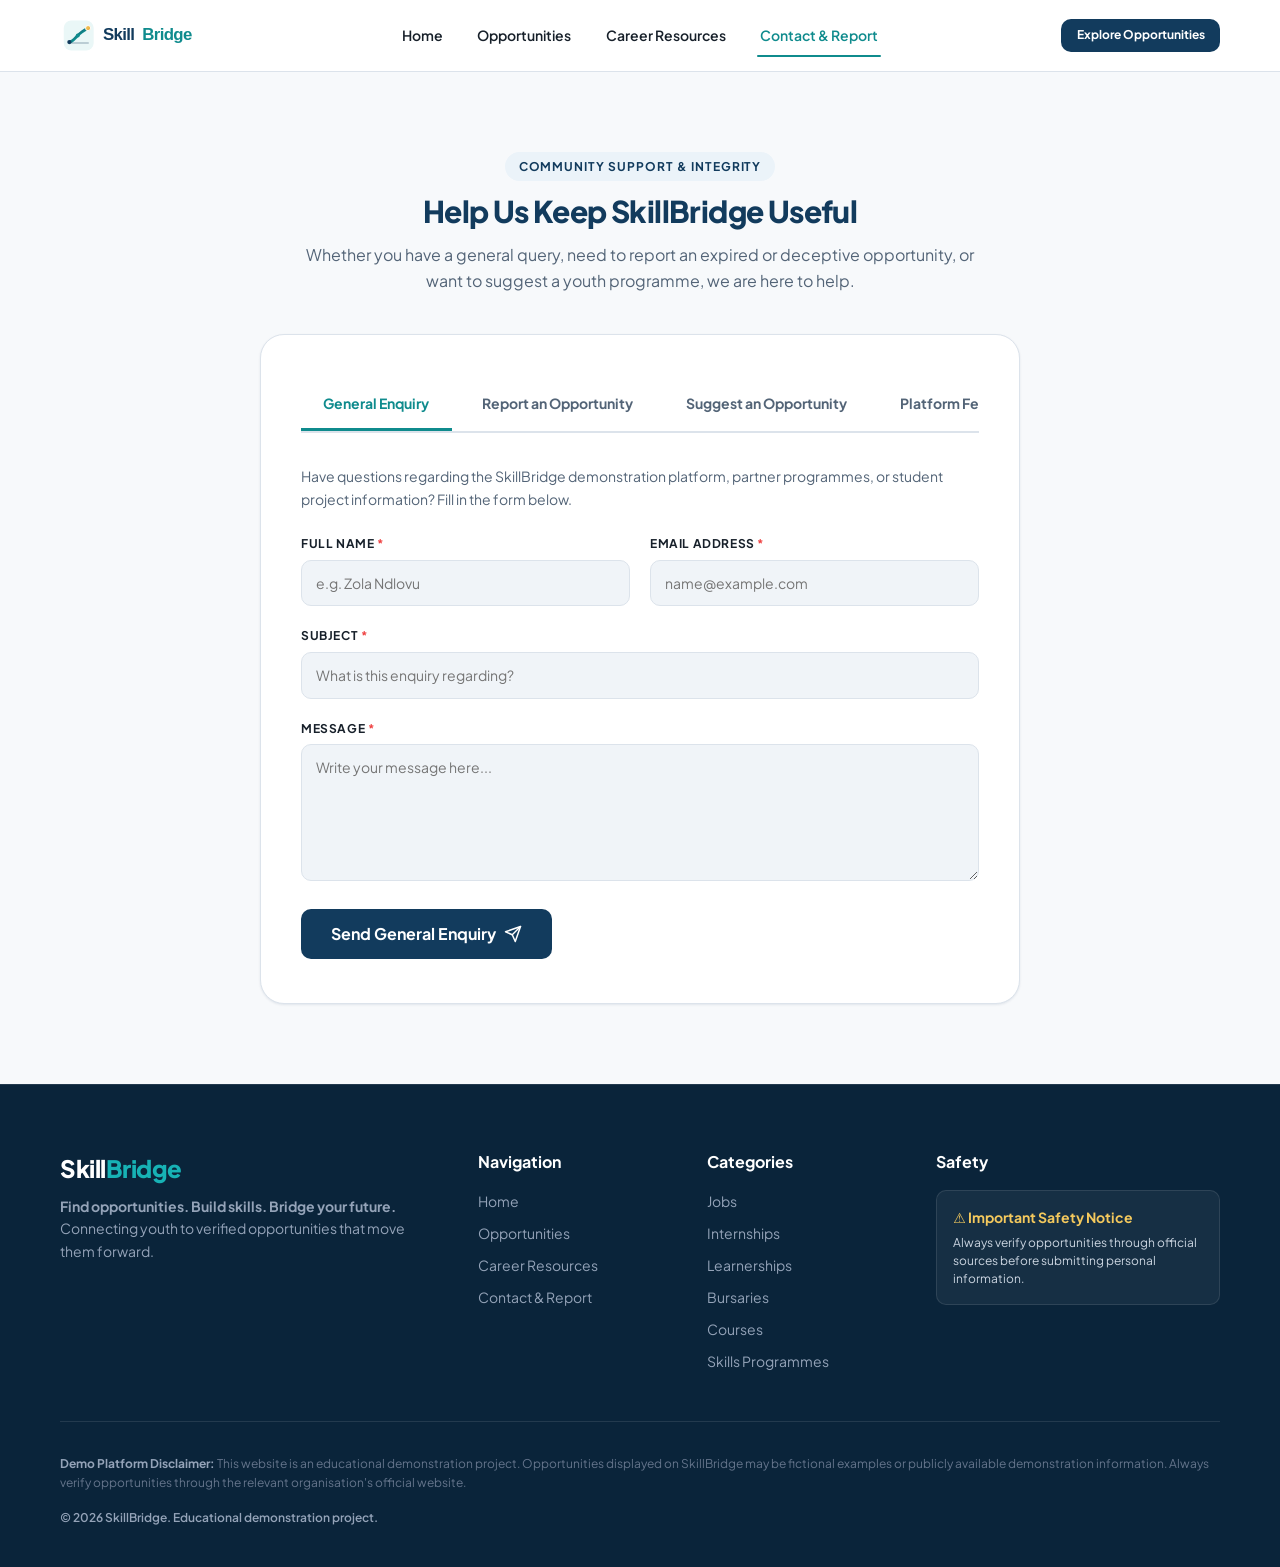
==== contact.html @ 5c8cd8ea "Initial SkillBridge project" ====
<!DOCTYPE html>
<html lang="en">
<head>
  <meta charset="UTF-8">
  <meta name="viewport" content="width=device-width, initial-scale=1.0">
  <title>Contact &amp; Report | SkillBridge</title>
  <meta name="description" content="Help keep SkillBridge accurate and safe. Send general enquiries, report suspicious listings, or suggest verified opportunities.">
  <link rel="icon" type="image/svg+xml" href="images/favicon.svg">
  <!-- Fonts -->
  <link rel="preconnect" href="https://fonts.googleapis.com">
  <link rel="preconnect" href="https://fonts.gstatic.com" crossorigin>
  <link href="https://fonts.googleapis.com/css2?family=Plus+Jakarta+Sans:wght@400;500;600;700;800&display=swap" rel="stylesheet">
  <!-- Stylesheet -->
  <link rel="stylesheet" href="css/style.css">
</head>
<body>
  <!-- Accessible Skip Navigation Link -->
  <a href="#main-content" class="skip-link">Skip to main content</a>

  <!-- Header & Navigation -->
  <header class="site-header">
    <div class="container nav-container">
      <a href="index.html" class="brand-link" aria-label="SkillBridge Home">
        <img src="images/logo.svg" alt="SkillBridge Logo" class="brand-logo-img">
      </a>

      <!-- Desktop Navigation -->
      <nav class="nav-desktop" aria-label="Primary Desktop Navigation">
        <a href="index.html" class="nav-link">Home</a>
        <a href="opportunities.html" class="nav-link">Opportunities</a>
        <a href="resources.html" class="nav-link">Career Resources</a>
        <a href="contact.html" class="nav-link active" aria-current="page">Contact &amp; Report</a>
      </nav>

      <!-- Navigation Actions -->
      <div class="nav-actions">
        <a href="opportunities.html" class="btn btn-primary btn-sm" id="nav-desktop-cta">
          Explore Opportunities
        </a>

        <!-- Mobile Menu Button -->
        <button class="mobile-menu-btn" aria-label="Open navigation menu" aria-expanded="false" aria-controls="mobile-navigation-drawer">
          <svg width="24" height="24" viewBox="0 0 24 24" fill="none" stroke="currentColor" stroke-width="2" stroke-linecap="round" stroke-linejoin="round">
            <line x1="3" y1="12" x2="21" y2="12"></line>
            <line x1="3" y1="6" x2="21" y2="6"></line>
            <line x1="3" y1="18" x2="21" y2="18"></line>
          </svg>
        </button>
      </div>
    </div>

    <!-- Mobile Drawer Menu -->
    <div id="mobile-navigation-drawer" class="mobile-drawer" aria-label="Mobile Navigation">
      <nav class="mobile-nav-links">
        <a href="index.html" class="mobile-nav-link">Home</a>
        <a href="opportunities.html" class="mobile-nav-link">Opportunities</a>
        <a href="resources.html" class="mobile-nav-link">Career Resources</a>
        <a href="contact.html" class="mobile-nav-link active" aria-current="page">Contact &amp; Report</a>
      </nav>
      <div class="mobile-drawer-cta">
        <a href="opportunities.html" class="btn btn-secondary btn-block">Explore Opportunities</a>
        <a href="resources.html" class="btn btn-outline btn-block">Career Resources</a>
      </div>
    </div>
  </header>

  <!-- Main Content -->
  <main id="main-content" class="section">
    <div class="container">
      <!-- Section Header -->
      <div class="section-header">
        <span class="section-badge">Community Support &amp; Integrity</span>
        <h1 class="section-title">Help Us Keep SkillBridge Useful</h1>
        <p class="section-subtitle">
          Whether you have a general query, need to report an expired or deceptive opportunity, or want to suggest a youth programme, we are here to help.
        </p>
      </div>

      <!-- Main Form Wrapper -->
      <div class="form-wrapper">
        <!-- Accessible Form Tabs -->
        <div class="form-tab-bar" role="tablist" aria-label="Contact options">
          <button class="form-tab-btn active" data-tab="general" role="tab" aria-selected="true" id="tab-general" aria-controls="form-general">
            General Enquiry
          </button>
          <button class="form-tab-btn" data-tab="report" role="tab" aria-selected="false" id="tab-report" aria-controls="form-report">
            Report an Opportunity
          </button>
          <button class="form-tab-btn" data-tab="suggest" role="tab" aria-selected="false" id="tab-suggest" aria-controls="form-suggest">
            Suggest an Opportunity
          </button>
          <button class="form-tab-btn" data-tab="feedback" role="tab" aria-selected="false" id="tab-feedback" aria-controls="form-feedback">
            Platform Feedback
          </button>
        </div>

        <!-- 1. General Enquiry Form -->
        <section id="form-general" class="form-panel active" role="tabpanel" aria-labelledby="tab-general">
          <p style="font-size: var(--text-sm); color: var(--text-muted); margin-bottom: 1.5rem;">
            Have questions regarding the SkillBridge demonstration platform, partner programmes, or student project information? Fill in the form below.
          </p>

          <form id="general-enquiry-form" novalidate>
            <div class="form-feedback" aria-live="polite"></div>

            <div class="form-grid-2" style="margin-bottom: 1.25rem;">
              <div class="form-group">
                <label for="general-name" class="form-label">Full Name <span style="color:var(--danger)">*</span></label>
                <input type="text" id="general-name" class="form-control" placeholder="e.g. Zola Ndlovu" required>
                <div class="form-field-error">Please provide your full name.</div>
              </div>

              <div class="form-group">
                <label for="general-email" class="form-label">Email Address <span style="color:var(--danger)">*</span></label>
                <input type="email" id="general-email" class="form-control" placeholder="name@example.com" required>
                <div class="form-field-error">Please provide a valid email address.</div>
              </div>
            </div>

            <div class="form-group" style="margin-bottom: 1.25rem;">
              <label for="general-subject" class="form-label">Subject <span style="color:var(--danger)">*</span></label>
              <input type="text" id="general-subject" class="form-control" placeholder="What is this enquiry regarding?" required>
              <div class="form-field-error">Please enter a subject.</div>
            </div>

            <div class="form-group" style="margin-bottom: 1.75rem;">
              <label for="general-message" class="form-label">Message <span style="color:var(--danger)">*</span></label>
              <textarea id="general-message" class="form-control" rows="5" placeholder="Write your message here..." required></textarea>
              <div class="form-field-error">Please enter your message.</div>
            </div>

            <button type="submit" class="btn btn-primary btn-lg">
              Send General Enquiry
              <svg width="18" height="18" viewBox="0 0 24 24" fill="none" stroke="currentColor" stroke-width="2" stroke-linecap="round" stroke-linejoin="round">
                <line x1="22" y1="2" x2="11" y2="13"></line>
                <polygon points="22 2 15 22 11 13 2 9 22 2"></polygon>
              </svg>
            </button>
          </form>
        </section>

        <!-- 2. Report an Opportunity Form -->
        <section id="form-report" class="form-panel" role="tabpanel" aria-labelledby="tab-report">
          <div class="alert alert-warning" style="margin-bottom: 1.5rem; font-size: var(--text-xs);" role="note">
            <svg width="20" height="20" viewBox="0 0 24 24" fill="none" stroke="currentColor" stroke-width="2" stroke-linecap="round" stroke-linejoin="round" style="flex-shrink:0;">
              <path d="M10.29 3.86L1.82 18a2 2 0 0 0 1.71 3h16.94a2 2 0 0 0 1.71-3L13.71 3.86a2 2 0 0 0-3.42 0z"></path>
              <line x1="12" y1="9" x2="12" y2="13"></line>
              <line x1="12" y1="17" x2="12.01" y2="17"></line>
            </svg>
            <div>
              <strong>Protecting Youth Safety:</strong> We take fraudulent, expired, and inaccurate opportunity reports seriously. Verified alerts are reviewed within 24 hours.
            </div>
          </div>

          <form id="report-opportunity-form" novalidate>
            <div class="form-feedback" aria-live="polite"></div>

            <div class="form-grid-2" style="margin-bottom: 1.25rem;">
              <div class="form-group">
                <label for="report-name" class="form-label">Your Name <span style="color:var(--danger)">*</span></label>
                <input type="text" id="report-name" class="form-control" placeholder="e.g. Sipho Dlamini" required>
                <div class="form-field-error">Please enter your name.</div>
              </div>

              <div class="form-group">
                <label for="report-email" class="form-label">Your Email <span style="color:var(--danger)">*</span></label>
                <input type="email" id="report-email" class="form-control" placeholder="name@example.com" required>
                <div class="form-field-error">Please enter a valid email.</div>
              </div>
            </div>

            <div class="form-grid-2" style="margin-bottom: 1.25rem;">
              <div class="form-group">
                <label for="report-opportunity" class="form-label">Opportunity Title <span style="color:var(--danger)">*</span></label>
                <input type="text" id="report-opportunity" class="form-control" placeholder="Title of listing on SkillBridge" required>
                <div class="form-field-error">Please specify the opportunity title.</div>
              </div>

              <div class="form-group">
                <label for="report-reason" class="form-label">Reason for Report <span style="color:var(--danger)">*</span></label>
                <select id="report-reason" class="form-control" required>
                  <option value="">Select a reason...</option>
                  <option value="expired">Expired opportunity</option>
                  <option value="incorrect_info">Incorrect information</option>
                  <option value="suspicious">Suspicious / scam opportunity</option>
                  <option value="bad_link">Incorrect application link</option>
                  <option value="other">Other reason</option>
                </select>
                <div class="form-field-error">Please select a reason.</div>
              </div>
            </div>

            <div class="form-group" style="margin-bottom: 1.75rem;">
              <label for="report-message" class="form-label">Detailed Explanation <span style="color:var(--danger)">*</span></label>
              <textarea id="report-message" class="form-control" rows="5" placeholder="Explain what is incorrect or suspicious about this listing..." required></textarea>
              <div class="form-field-error">Please provide details regarding your report.</div>
            </div>

            <button type="submit" class="btn btn-secondary btn-lg">
              Submit Report
              <svg width="18" height="18" viewBox="0 0 24 24" fill="none" stroke="currentColor" stroke-width="2" stroke-linecap="round" stroke-linejoin="round">
                <line x1="5" y1="12" x2="19" y2="12"></line>
                <polyline points="12 5 19 12 12 19"></polyline>
              </svg>
            </button>
          </form>
        </section>

        <!-- 3. Suggest an Opportunity Form -->
        <section id="form-suggest" class="form-panel" role="tabpanel" aria-labelledby="tab-suggest">
          <p style="font-size: var(--text-sm); color: var(--text-muted); margin-bottom: 1.5rem;">
            Know of a legitimate bursary, learnership, or youth job opportunity? Help us expand access by suggesting it below.
          </p>

          <form id="suggest-opportunity-form" novalidate>
            <div class="form-feedback" aria-live="polite"></div>

            <div class="form-grid-2" style="margin-bottom: 1.25rem;">
              <div class="form-group">
                <label for="suggest-title" class="form-label">Opportunity Name <span style="color:var(--danger)">*</span></label>
                <input type="text" id="suggest-title" class="form-control" placeholder="e.g. Cloud Computing Learnership" required>
                <div class="form-field-error">Please provide the opportunity name.</div>
              </div>

              <div class="form-group">
                <label for="suggest-org" class="form-label">Organisation / Employer <span style="color:var(--danger)">*</span></label>
                <input type="text" id="suggest-org" class="form-control" placeholder="e.g. Standard Bank Foundation" required>
                <div class="form-field-error">Please provide the organisation name.</div>
              </div>
            </div>

            <div class="form-grid-2" style="margin-bottom: 1.25rem;">
              <div class="form-group">
                <label for="suggest-category" class="form-label">Category <span style="color:var(--danger)">*</span></label>
                <select id="suggest-category" class="form-control" required>
                  <option value="">Select category...</option>
                  <option value="Job">Job</option>
                  <option value="Internship">Internship</option>
                  <option value="Learnership">Learnership</option>
                  <option value="Bursary">Bursary</option>
                  <option value="Course">Course</option>
                  <option value="Skills Programme">Skills Programme</option>
                </select>
                <div class="form-field-error">Please select a category.</div>
              </div>

              <div class="form-group">
                <label for="suggest-location" class="form-label">Location <span style="color:var(--danger)">*</span></label>
                <input type="text" id="suggest-location" class="form-control" placeholder="e.g. Cape Town / Remote" required>
                <div class="form-field-error">Please specify the location.</div>
              </div>
            </div>

            <div class="form-grid-2" style="margin-bottom: 1.25rem;">
              <div class="form-group">
                <label for="suggest-date" class="form-label">Closing Date <span style="color:var(--danger)">*</span></label>
                <input type="date" id="suggest-date" class="form-control" required>
                <div class="form-field-error">Please provide the closing deadline.</div>
              </div>

              <div class="form-group">
                <label for="suggest-link" class="form-label">Official Application / Verification Link <span style="color:var(--danger)">*</span></label>
                <input type="url" id="suggest-link" class="form-control" placeholder="https://example.co.za/careers" required>
                <div class="form-field-error">Please enter the official URL.</div>
              </div>
            </div>

            <div class="form-group" style="margin-bottom: 1.75rem;">
              <label for="suggest-info" class="form-label">Additional Information / Requirements</label>
              <textarea id="suggest-info" class="form-control" rows="4" placeholder="Briefly describe stipend, requirements, or qualifications..."></textarea>
            </div>

            <button type="submit" class="btn btn-primary btn-lg">
              Submit Suggested Opportunity
              <svg width="18" height="18" viewBox="0 0 24 24" fill="none" stroke="currentColor" stroke-width="2" stroke-linecap="round" stroke-linejoin="round">
                <line x1="5" y1="12" x2="19" y2="12"></line>
                <polyline points="12 5 19 12 12 19"></polyline>
              </svg>
            </button>
          </form>
        </section>

        <!-- 4. Platform Feedback Form -->
        <section id="form-feedback" class="form-panel" role="tabpanel" aria-labelledby="tab-feedback">
          <p style="font-size: var(--text-sm); color: var(--text-muted); margin-bottom: 1.5rem;">
            Tell us what is working well, what could be improved, and what features would make the platform more useful for South African youth.
          </p>

          <form id="platform-feedback-form" novalidate>
            <div class="form-feedback" aria-live="polite"></div>

            <div class="form-grid-2" style="margin-bottom: 1.25rem;">
              <div class="form-group">
                <label for="feedback-name" class="form-label">Your Name <span style="color:var(--danger)">*</span></label>
                <input type="text" id="feedback-name" class="form-control" placeholder="e.g. Lethabo Mokoena" required>
                <div class="form-field-error">Please enter your name.</div>
              </div>

              <div class="form-group">
                <label for="feedback-email" class="form-label">Email Address <span style="color:var(--danger)">*</span></label>
                <input type="email" id="feedback-email" class="form-control" placeholder="name@example.com" required>
                <div class="form-field-error">Please provide a valid email.</div>
              </div>
            </div>

            <div class="form-group" style="margin-bottom: 1.25rem;">
              <label for="feedback-type" class="form-label">Feedback Type <span style="color:var(--danger)">*</span></label>
              <select id="feedback-type" class="form-control" required>
                <option value="">Select an option...</option>
                <option value="usability">Website usability</option>
                <option value="content">Content quality</option>
                <option value="feature">Feature request</option>
                <option value="bug">Bug or technical issue</option>
                <option value="general">General feedback</option>
              </select>
              <div class="form-field-error">Please select a feedback type.</div>
            </div>

            <div class="form-group" style="margin-bottom: 1.75rem;">
              <label for="feedback-message" class="form-label">Your Feedback <span style="color:var(--danger)">*</span></label>
              <textarea id="feedback-message" class="form-control" rows="5" placeholder="Share your suggestion, concern, or observation about the platform..." required></textarea>
              <div class="form-field-error">Please tell us about your feedback.</div>
            </div>

            <button type="submit" class="btn btn-secondary btn-lg">
              Send Feedback
              <svg width="18" height="18" viewBox="0 0 24 24" fill="none" stroke="currentColor" stroke-width="2" stroke-linecap="round" stroke-linejoin="round">
                <line x1="22" y1="2" x2="11" y2="13"></line>
                <polygon points="22 2 15 22 11 13 2 9 22 2"></polygon>
              </svg>
            </button>
          </form>
        </section>
      </div>
    </div>
  </main>

  <!-- Footer -->
  <footer class="site-footer">
    <div class="container">
      <div class="footer-grid">
        <div class="footer-brand">
          <h2>Skill<span>Bridge</span></h2>
          <p class="footer-tagline">
            <strong>Find opportunities. Build skills. Bridge your future.</strong><br>
            Connecting youth to verified opportunities that move them forward.
          </p>
        </div>

        <div>
          <h3 class="footer-col-title">Navigation</h3>
          <div class="footer-links">
            <a href="index.html" class="footer-link">Home</a>
            <a href="opportunities.html" class="footer-link">Opportunities</a>
            <a href="resources.html" class="footer-link">Career Resources</a>
            <a href="contact.html" class="footer-link">Contact &amp; Report</a>
          </div>
        </div>

        <div>
          <h3 class="footer-col-title">Categories</h3>
          <div class="footer-links">
            <a href="opportunities.html?category=Job" class="footer-link">Jobs</a>
            <a href="opportunities.html?category=Internship" class="footer-link">Internships</a>
            <a href="opportunities.html?category=Learnership" class="footer-link">Learnerships</a>
            <a href="opportunities.html?category=Bursary" class="footer-link">Bursaries</a>
            <a href="opportunities.html?category=Course" class="footer-link">Courses</a>
            <a href="opportunities.html?category=Skills%20Programme" class="footer-link">Skills Programmes</a>
          </div>
        </div>

        <div>
          <h3 class="footer-col-title">Safety</h3>
          <div class="footer-safety-box">
            <strong>⚠️ Important Safety Notice</strong>
            Always verify opportunities through official sources before submitting personal information.
          </div>
        </div>
      </div>

      <div class="footer-disclaimer-bar">
        <div>
          <strong class="footer-disclaimer-highlight">Demo Platform Disclaimer:</strong>
          This website is an educational demonstration project. Opportunities displayed on SkillBridge may be fictional examples or publicly available demonstration information. Always verify opportunities through the relevant organisation's official website.
        </div>
        <div class="footer-copyright">
          &copy; 2026 SkillBridge. Educational demonstration project.
        </div>
      </div>
    </div>
  </footer>

  <!-- Scripts -->
  <script src="js/script.js"></script>
</body>
</html>
---- css/style.css ----
/* ==========================================================================
   SkillBridge - Youth Opportunity & Skills Platform
   Design System & Master Stylesheet (Mobile-First)
   ========================================================================== */

/* --------------------------------------------------------------------------
   1. CSS Variables & Design Tokens
   -------------------------------------------------------------------------- */
:root {
  /* Brand Palette */
  --primary: #123B5D;          /* Deep Navy - Trust & Stability */
  --primary-dark: #0A243A;
  --primary-light: #1E507D;
  --primary-subtle: #EBF3F9;
  
  --secondary: #0F8B8D;        /* Teal - Growth & Technology */
  --secondary-dark: #0A6668;
  --secondary-light: #17B2B5;
  --secondary-subtle: #E6F7F7;
  
  --accent: #F4C95D;           /* Warm Gold / Yellow - Optimism & Energy */
  --accent-dark: #D4A73B;
  --accent-hover: #FCDA84;
  --accent-subtle: #FEF8E8;

  --success: #10B981;
  --success-subtle: #ECFDF5;
  --warning: #F59E0B;
  --warning-subtle: #FFFBEB;
  --danger: #EF4444;
  --danger-subtle: #FEF2F2;

  /* Neutrals (Light Theme) */
  --background: #F7F9FB;
  --surface: #FFFFFF;
  --surface-alt: #F0F4F8;
  --surface-hover: #E8EEF5;
  --border: #DCE3EB;
  --border-light: #EBF0F5;
  --border-focus: #0F8B8D;

  /* Typography Colors */
  --text: #17202A;
  --text-muted: #536477;
  --text-light: #7A8B9E;
  --text-inverse: #FFFFFF;

  /* Shadows */
  --shadow-sm: 0 1px 3px rgba(18, 59, 93, 0.06), 0 1px 2px rgba(18, 59, 93, 0.04);
  --shadow-md: 0 4px 12px rgba(18, 59, 93, 0.08), 0 2px 4px rgba(18, 59, 93, 0.04);
  --shadow-lg: 0 12px 28px rgba(18, 59, 93, 0.12), 0 4px 10px rgba(18, 59, 93, 0.06);
  --shadow-hover: 0 16px 36px rgba(18, 59, 93, 0.14), 0 6px 14px rgba(15, 139, 141, 0.1);

  /* Typography Scale */
  --font-sans: 'Plus Jakarta Sans', system-ui, -apple-system, BlinkMacSystemFont, 'Segoe UI', Roboto, Helvetica, Arial, sans-serif;
  --font-mono: 'JetBrains Mono', Consolas, Monaco, monospace;
  
  --text-xs: 0.75rem;    /* 12px */
  --text-sm: 0.875rem;   /* 14px */
  --text-base: 1rem;     /* 16px */
  --text-lg: 1.125rem;   /* 18px */
  --text-xl: 1.25rem;    /* 20px */
  --text-2xl: 1.5rem;    /* 24px */
  --text-3xl: 1.875rem;  /* 30px */
  --text-4xl: 2.25rem;   /* 36px */
  --text-5xl: 3rem;      /* 48px */

  /* Radii */
  --radius-sm: 6px;
  --radius-md: 10px;
  --radius-lg: 16px;
  --radius-xl: 24px;
  --radius-full: 9999px;

  /* Transitions */
  --transition-fast: 150ms cubic-bezier(0.4, 0, 0.2, 1);
  --transition-normal: 250ms cubic-bezier(0.4, 0, 0.2, 1);
  --transition-slow: 350ms cubic-bezier(0.4, 0, 0.2, 1);

  /* Layout */
  --container-max: 1200px;
  --container-padding: 1.25rem;
  --header-height: 72px;
}

/* Dark Mode Tokens */
[data-theme="dark"] {
  --primary: #4B90CD;
  --primary-dark: #316EAA;
  --primary-light: #70AEE8;
  --primary-subtle: #14283D;
  
  --secondary: #2DD4BF;
  --secondary-dark: #14B8A6;
  --secondary-light: #5EEAD4;
  --secondary-subtle: #113437;
  
  --accent: #F4C95D;
  --accent-dark: #E0B442;
  --accent-hover: #FDE68A;
  --accent-subtle: #3A3215;

  --background: #0D1520;
  --surface: #142030;
  --surface-alt: #1C2D44;
  --surface-hover: #233752;
  --border: #2B3F5B;
  --border-light: #203147;
  --border-focus: #2DD4BF;

  --text: #F1F5F9;
  --text-muted: #94A3B8;
  --text-light: #64748B;
  --text-inverse: #0D1520;

  --shadow-sm: 0 1px 3px rgba(0, 0, 0, 0.4);
  --shadow-md: 0 4px 14px rgba(0, 0, 0, 0.5);
  --shadow-lg: 0 12px 28px rgba(0, 0, 0, 0.6);
  --shadow-hover: 0 16px 36px rgba(0, 0, 0, 0.7);
}

/* --------------------------------------------------------------------------
   2. Reset & Base Elements
   -------------------------------------------------------------------------- */
*, *::before, *::after {
  box-sizing: border-box;
  margin: 0;
  padding: 0;
}

html {
  font-family: var(--font-sans);
  font-size: 16px;
  line-height: 1.6;
  color: var(--text);
  background-color: var(--background);
  scroll-behavior: smooth;
  -webkit-text-size-adjust: 100%;
}

body {
  min-height: 100vh;
  display: flex;
  flex-direction: column;
  overflow-x: hidden;
  background-color: var(--background);
  color: var(--text);
  transition: background-color var(--transition-normal), color var(--transition-normal);
}

img, svg {
  display: block;
  max-width: 100%;
  height: auto;
}

a {
  color: var(--secondary);
  text-decoration: none;
  transition: color var(--transition-fast), border-color var(--transition-fast);
}

a:hover {
  color: var(--secondary-dark);
}

button, input, select, textarea {
  font: inherit;
  color: inherit;
}

button {
  cursor: pointer;
  background: none;
  border: none;
}

ul, ol {
  list-style: none;
}

/* --------------------------------------------------------------------------
   3. Accessibility & Focus States
   -------------------------------------------------------------------------- */
.skip-link {
  position: absolute;
  top: -100px;
  left: 1rem;
  background: var(--primary);
  color: #FFFFFF;
  padding: 0.75rem 1.25rem;
  border-radius: var(--radius-md);
  font-weight: 700;
  z-index: 10000;
  text-decoration: none;
  box-shadow: var(--shadow-lg);
  transition: top var(--transition-fast);
}

.skip-link:focus {
  top: 1rem;
  outline: 3px solid var(--accent);
  outline-offset: 2px;
}

:focus-visible {
  outline: 3px solid var(--border-focus);
  outline-offset: 2px;
}

.sr-only {
  position: absolute;
  width: 1px;
  height: 1px;
  padding: 0;
  margin: -1px;
  overflow: hidden;
  clip: rect(0, 0, 0, 0);
  white-space: nowrap;
  border: 0;
}

/* --------------------------------------------------------------------------
   4. Layout Helpers & Containers
   -------------------------------------------------------------------------- */
.container {
  width: 100%;
  max-width: var(--container-max);
  margin-left: auto;
  margin-right: auto;
  padding-left: var(--container-padding);
  padding-right: var(--container-padding);
}

.section {
  padding-top: 3.5rem;
  padding-bottom: 3.5rem;
}

@media (min-width: 768px) {
  .section {
    padding-top: 5rem;
    padding-bottom: 5rem;
  }
}

.section-header {
  text-align: center;
  max-width: 680px;
  margin: 0 auto 2.5rem;
}

.section-header.text-left {
  text-align: left;
  margin-left: 0;
}

.section-badge {
  display: inline-flex;
  align-items: center;
  gap: 0.4rem;
  padding: 0.3rem 0.85rem;
  background-color: var(--primary-subtle);
  color: var(--primary);
  border-radius: var(--radius-full);
  font-size: var(--text-xs);
  font-weight: 700;
  text-transform: uppercase;
  letter-spacing: 0.08em;
  margin-bottom: 0.75rem;
}

[data-theme="dark"] .section-badge {
  background-color: var(--primary-subtle);
  color: var(--secondary);
}

.section-title {
  font-size: var(--text-2xl);
  font-weight: 800;
  color: var(--primary);
  line-height: 1.25;
  margin-bottom: 0.75rem;
  letter-spacing: -0.02em;
}

[data-theme="dark"] .section-title {
  color: var(--text);
}

@media (min-width: 768px) {
  .section-title {
    font-size: var(--text-3xl);
  }
}

.section-subtitle {
  font-size: var(--text-base);
  color: var(--text-muted);
  line-height: 1.6;
}

.homepage-shell {
  background: var(--background);
}

.hero-showcase {
  width: 100vw;
  max-width: 100vw;
  margin-left: calc(50% - 50vw);
  margin-right: calc(50% - 50vw);
  padding-top: 3.5rem;
  padding-bottom: 2.5rem;
  background: linear-gradient(135deg, rgba(18, 59, 93, 0.06), rgba(15, 139, 141, 0.08));
  border: 1px solid rgba(255, 255, 255, 0.4);
  border-radius: 28px 28px 0 0;
  backdrop-filter: blur(10px);
  -webkit-backdrop-filter: blur(10px);
  box-shadow: inset 0 1px 0 rgba(255, 255, 255, 0.5);
}

.hero-showcase-inner {
  width: min(100%, var(--container-max));
  margin: 0 auto;
  display: grid;
  grid-template-columns: 1fr;
  gap: 2.5rem;
  align-items: center;
}

@media (min-width: 1024px) {
  .hero-showcase-inner {
    grid-template-columns: 1.15fr 0.85fr;
    gap: 2rem;
  }
}

.hero-copy {
  max-width: 760px;
}

.hero-badge-custom {
  margin-bottom: 1.25rem;
  background: rgba(255, 255, 255, 0.55);
  border: 1px solid var(--border);
  color: var(--primary);
}

.hero-title {
  font-size: clamp(3.2rem, 6vw, 6rem);
  line-height: 0.94;
  letter-spacing: -0.06em;
  color: var(--primary);
  margin: 0 0 1.25rem;
  max-width: 680px;
}

.hero-title .highlight {
  color: var(--secondary);
}

.hero-tagline {
  max-width: 700px;
  font-size: clamp(1.4rem, 2vw, 2rem);
  line-height: 1.35;
  letter-spacing: -0.02em;
  color: var(--text-muted);
  margin: 0 0 2rem;
}

.hero-actions {
  display: flex;
  flex-wrap: wrap;
  gap: 1rem;
  margin-bottom: 2rem;
}

.hero-primary-btn,
.hero-secondary-btn,
.hero-search-submit {
  border-radius: 18px;
  padding-top: 1rem;
  padding-bottom: 1rem;
  font-size: 1.08rem;
}

.hero-primary-btn {
  min-width: 270px;
}

.hero-secondary-btn {
  min-width: 244px;
  border-width: 1.5px;
}

.hero-search-box {
  width: min(100%, 760px);
  background: rgba(255, 255, 255, 0.42);
  border: 1px solid rgba(255, 255, 255, 0.5);
  border-radius: 22px;
  box-shadow: 0 16px 34px rgba(22, 51, 78, 0.08);
  padding: 0.9rem;
  backdrop-filter: blur(12px);
  -webkit-backdrop-filter: blur(12px);
}

.hero-search-form {
  display: grid;
  grid-template-columns: 1.6fr 0.9fr auto;
  gap: 0.8rem;
  align-items: center;
}

.search-input-wrapper {
  position: relative;
  display: block;
}

.search-icon {
  position: absolute;
  left: 1rem;
  top: 50%;
  transform: translateY(-50%);
  color: var(--text-light);
}

.hero-search-input,
.hero-search-select {
  width: 100%;
  border: 1px solid transparent;
  border-radius: 12px;
  background: rgba(240, 245, 248, 0.9);
  color: var(--primary);
  font-size: 1rem;
  font-family: inherit;
  padding: 0.95rem 1rem 0.95rem 2.8rem;
  appearance: none;
}

.hero-search-select {
  background: rgba(240, 245, 248, 0.9);
  padding-left: 1rem;
}

.hero-search-input:focus,
.hero-search-select:focus {
  outline: none;
  border-color: var(--secondary);
  box-shadow: 0 0 0 3px rgba(45, 212, 191, 0.15);
}

.hero-search-submit {
  min-width: 130px;
  padding-left: 1.2rem;
  padding-right: 1.2rem;
}

.hero-visual-panel {
  display: flex;
  align-items: center;
  justify-content: center;
  min-height: 420px;
}

.hero-visual-svg {
  width: min(100%, 620px);
  height: auto;
  display: block;
  filter: drop-shadow(0 18px 28px rgba(22, 51, 78, 0.08));
}

.browse-section {
  padding-top: 2.5rem;
  padding-bottom: 1.5rem;
}

.browse-header {
  margin-bottom: 1.75rem;
}

.browse-header h1 {
  font-size: clamp(2.2rem, 4vw, 3.3rem);
  line-height: 1.08;
  letter-spacing: -0.04em;
  color: var(--primary);
  max-width: 700px;
  margin: 0;
}

.browse-badge {
  margin-bottom: 0.8rem;
}

.browse-grid {
  display: grid;
  grid-template-columns: repeat(1, minmax(0, 1fr));
  gap: 1rem;
}

@media (min-width: 620px) {
  .browse-grid {
    grid-template-columns: repeat(2, minmax(0, 1fr));
  }
}

@media (min-width: 980px) {
  .browse-grid {
    grid-template-columns: repeat(3, minmax(0, 1fr));
  }
}

.mini-category-card {
  display: flex;
  align-items: center;
  gap: 0.8rem;
  min-height: 64px;
  padding: 1rem 1rem 1rem 0.9rem;
  border-radius: 18px;
  background: rgba(255, 255, 255, 0.5);
  border: 1px solid var(--border);
  box-shadow: var(--shadow-sm);
  color: var(--primary);
  transition: transform var(--transition-fast), box-shadow var(--transition-fast), border-color var(--transition-fast);
}

.mini-category-card:hover {
  transform: translateY(-2px);
  border-color: var(--secondary);
  box-shadow: var(--shadow-md);
}

.mini-card-icon {
  width: 2.15rem;
  height: 2.15rem;
  display: inline-flex;
  align-items: center;
  justify-content: center;
  border-radius: 12px;
  background: var(--secondary-subtle);
  color: var(--primary);
  flex-shrink: 0;
}

.mini-card-text {
  flex: 1;
  font-size: 1.02rem;
  font-weight: 700;
  color: var(--primary);
}

.mini-card-arrow {
  font-size: 1.35rem;
  color: var(--primary);
  line-height: 1;
}

.section-surface {
  background: rgba(240, 244, 248, 0.7);
}

.feature-header {
  margin-bottom: 2rem;
}

.featured-grid {
  display: grid;
  grid-template-columns: repeat(1, minmax(0, 1fr));
  gap: 1rem;
}

@media (min-width: 700px) {
  .featured-grid {
    grid-template-columns: repeat(3, minmax(0, 1fr));
  }
}

.featured-card {
  background: rgba(255, 255, 255, 0.8);
  border: 1px solid var(--border);
  border-radius: 18px;
  padding: 1rem 1.1rem 0.9rem;
  min-height: 270px;
  display: flex;
  flex-direction: column;
  justify-content: space-between;
  box-shadow: var(--shadow-sm);
}

.featured-card-top {
  display: flex;
  align-items: center;
  justify-content: space-between;
  gap: 0.75rem;
  margin-bottom: 0.75rem;
}

.featured-type {
  display: inline-flex;
  align-items: center;
  justify-content: center;
  background: rgba(15, 139, 141, 0.14);
  color: var(--primary);
  border: 1px solid rgba(15, 139, 141, 0.2);
  border-radius: 999px;
  padding: 0.58rem 0.9rem;
  font-size: 0.7rem;
  font-weight: 800;
  letter-spacing: 0.04em;
  text-transform: uppercase;
}

.featured-verified {
  display: inline-flex;
  align-items: center;
  gap: 0.4rem;
  background: rgba(16, 185, 129, 0.08);
  color: #0f766e;
  border: 1px solid rgba(16, 185, 129, 0.25);
  border-radius: 999px;
  padding: 0.42rem 0.7rem;
  font-size: 0.68rem;
  font-weight: 800;
  letter-spacing: 0.04em;
  text-transform: uppercase;
}

.featured-card-body {
  display: flex;
  flex-direction: column;
  gap: 0.35rem;
}

.featured-card h3 {
  font-size: clamp(1.4rem, 2vw, 2.05rem);
  line-height: 1.08;
  letter-spacing: -0.04em;
  color: var(--primary);
  margin: 0;
}

.featured-card h3 a {
  color: inherit;
  text-decoration: none;
}

.featured-org {
  font-size: 1.05rem;
  color: var(--primary);
  font-weight: 600;
  margin-top: 0.2rem;
}

.featured-meta-block {
  border-top: 1px solid var(--border-light);
  padding-top: 0.75rem;
}

.featured-meta-row {
  display: flex;
  align-items: center;
  flex-wrap: wrap;
  gap: 0.45rem;
  font-size: 0.9rem;
  color: var(--text-muted);
}

.featured-meta-row svg {
  flex-shrink: 0;
}

.meta-divider {
  color: var(--text-light);
  font-size: 0.85rem;
}

.featured-card-footer {
  display: flex;
  align-items: center;
  justify-content: space-between;
  gap: 0.75rem;
  margin-top: 0.9rem;
}

.featured-closing {
  font-size: 0.92rem;
  color: var(--text-muted);
}

.featured-link {
  color: var(--secondary);
  font-weight: 700;
  text-decoration: none;
  font-size: 0.92rem;
}

.featured-card .meta {
  font-size: 0.75rem;
  color: var(--text-muted);
  line-height: 1.5;
}

.featured-card .meta strong {
  font-weight: 700;
  color: var(--text);
}

.placeholder-card,
.placeholder-row {
  display: flex;
  align-items: center;
  justify-content: center;
  color: var(--text-muted);
  background: rgba(255, 255, 255, 0.6);
  border: 1px dashed var(--border);
  border-radius: 18px;
  min-height: 120px;
}

.centered-action {
  text-align: center;
  margin-top: 2rem;
}

.deadline-section {
  background: var(--background);
}

.deadlines-layout {
  display: grid;
  gap: 1.5rem;
  align-items: center;
}

@media (min-width: 900px) {
  .deadlines-layout {
    grid-template-columns: 0.9fr 1.1fr;
  }
}

.deadline-copy {
  margin-bottom: 0.5rem;
}

.deadline-copy h2 {
  font-size: clamp(2rem, 3vw, 3rem);
  line-height: 1.04;
  letter-spacing: -0.04em;
  color: var(--primary);
  margin: 0 0 0.7rem;
}

.deadline-copy p {
  color: var(--text-muted);
  font-size: 1rem;
  margin-bottom: 1rem;
}

.deadline-link {
  color: var(--secondary);
  font-weight: 700;
}

.deadline-list {
  background: rgba(255, 255, 255, 0.7);
  border: 1px solid var(--border);
  border-radius: 18px;
  overflow: hidden;
}

.deadline-item {
  display: grid;
  grid-template-columns: 82px 1fr 26px;
  gap: 0.8rem;
  align-items: center;
  padding: 0.95rem 1rem;
  border-bottom: 1px solid var(--border-light);
}

.deadline-item:last-child {
  border-bottom: none;
}

.deadline-item .date-pill {
  display: inline-flex;
  align-items: center;
  justify-content: center;
  border-radius: 999px;
  padding: 0.35rem 0.5rem;
  background: var(--primary-subtle);
  color: var(--primary);
  font-size: 0.7rem;
  font-weight: 800;
  text-transform: uppercase;
}

.deadline-item .deadline-title {
  font-size: 0.98rem;
  color: var(--primary);
  font-weight: 700;
}

.deadline-item .deadline-sub {
  display: block;
  font-size: 0.72rem;
  color: var(--text-muted);
  margin-top: 0.1rem;
}

.deadline-item .deadline-arrow {
  color: var(--primary);
  font-size: 1.4rem;
  text-align: right;
}

.skills-grid {
  display: grid;
  grid-template-columns: repeat(1, minmax(0, 1fr));
  gap: 1rem;
}

@media (min-width: 700px) {
  .skills-grid {
    grid-template-columns: repeat(3, minmax(0, 1fr));
  }
}

.skill-card {
  background: rgba(255, 255, 255, 0.72);
  border: 1px solid var(--border);
  border-radius: 18px;
  padding: 1.35rem 1rem 1.2rem;
  min-height: 190px;
  box-shadow: var(--shadow-sm);
}

.skill-icon {
  width: 52px;
  height: 52px;
  border-radius: 14px;
  display: inline-flex;
  align-items: center;
  justify-content: center;
  background: var(--secondary-subtle);
  color: var(--primary);
  margin-bottom: 1rem;
}

.skill-label {
  font-size: 0.7rem;
  font-weight: 800;
  letter-spacing: 0.08em;
  text-transform: uppercase;
  color: var(--text-muted);
  margin-bottom: 0.7rem;
}

.skill-card h3 {
  font-size: 1.2rem;
  line-height: 1.3;
  color: var(--primary);
  margin-bottom: 0.8rem;
}

.skill-card p {
  font-size: 0.8rem;
  color: var(--text-muted);
}

.trust-banner {
  padding: 0 0 2.3rem;
}

.trust-layout {
  display: grid;
  grid-template-columns: 1fr;
  gap: 1.5rem;
  align-items: center;
  background: linear-gradient(135deg, rgba(30, 70, 184, 0.05), rgba(103, 186, 244, 0.1));
  border-radius: 30px;
  border: 1px solid var(--border);
  overflow: hidden;
}

@media (min-width: 820px) {
  .trust-layout {
    grid-template-columns: 1fr 1.1fr;
  }
}

.trust-photo {
  min-height: 300px;
  background-image: linear-gradient(135deg, rgba(18,59,93,0.18), rgba(15,139,141,0.12)), url('https://images.unsplash.com/photo-1522202176988-66273c2fd55f?auto=format&fit=crop&w=900&q=80');
  background-size: cover;
  background-position: center;
}

.trust-copy {
  padding: 2rem 1.4rem;
}

.trust-copy h2 {
  font-size: clamp(2rem, 2.8vw, 2.8rem);
  line-height: 1.1;
  letter-spacing: -0.04em;
  color: var(--primary);
  margin-bottom: 0.9rem;
}

.trust-copy p {
  color: var(--text-muted);
  line-height: 1.7;
  margin-bottom: 1rem;
}

.trust-points {
  display: flex;
  flex-wrap: nowrap;
  align-items: center;
  gap: 1.2rem;
  margin: 0 0 1rem;
  color: var(--primary);
  font-weight: 700;
  white-space: nowrap;
  overflow: hidden;
}

.trust-points li {
  list-style: none;
  white-space: nowrap;
}

.trust-link {
  font-weight: 700;
  color: var(--secondary);
}

.trust-badge {
  background: rgba(15, 139, 141, 0.08);
  color: var(--secondary-dark);
}

.cta-banner {
  padding: 0 0 3rem;
}

.cta-banner-inner {
  background: linear-gradient(135deg, var(--secondary), var(--secondary-dark));
  border-radius: 0;
  padding: 2rem 1.2rem;
  display: grid;
  gap: 1rem;
  align-items: center;
  color: #fff;
  border-radius: 30px;
}

@media (min-width: 820px) {
  .cta-banner-inner {
    grid-template-columns: 1.15fr 0.85fr;
    padding: 2.2rem 2rem;
  }
}

.cta-banner-copy h2 {
  font-size: clamp(2rem, 3vw, 3rem);
  line-height: 1.05;
  letter-spacing: -0.04em;
  margin-bottom: 0.6rem;
  color: #fff;
}

.cta-banner-copy p {
  color: rgba(255,255,255,0.88);
  line-height: 1.6;
  max-width: 600px;
}

.cta-banner-actions {
  display: flex;
  flex-wrap: wrap;
  gap: 0.75rem;
  justify-content: flex-start;
}

.btn-light {
  background: #fff;
  color: var(--primary);
  border: 1px solid rgba(255,255,255,0.9);
  box-shadow: 0 8px 18px rgba(10, 102, 104, 0.2);
}

.btn-light:hover {
  background: var(--primary-subtle);
  color: var(--primary);
}

.btn-outline-light {
  background: rgba(255,255,255,0.06);
  color: #fff;
  border: 1px solid rgba(255,255,255,0.8);
}

.btn-outline-light:hover {
  background: rgba(255,255,255,0.14);
  color: #fff;
}

.cta-badge {
  background: rgba(255,255,255,0.12);
  color: #fff;
  border: 1px solid rgba(255,255,255,0.2);
}

/* --------------------------------------------------------------------------
   5. Buttons & Badges
   -------------------------------------------------------------------------- */
.btn {
  display: inline-flex;
  align-items: center;
  justify-content: center;
  gap: 0.5rem;
  padding: 0.75rem 1.4rem;
  font-size: var(--text-sm);
  font-weight: 700;
  border-radius: var(--radius-md);
  text-align: center;
  transition: all var(--transition-fast);
  white-space: nowrap;
  line-height: 1.2;
}

.btn-primary {
  background-color: var(--primary);
  color: #FFFFFF;
  border: 1px solid transparent;
}

.btn-primary:hover {
  background-color: var(--primary-light);
  color: #FFFFFF;
  transform: translateY(-2px);
  box-shadow: var(--shadow-md);
}

.btn-secondary {
  background-color: var(--secondary);
  color: #FFFFFF;
  border: 1px solid transparent;
}

.btn-secondary:hover {
  background-color: var(--secondary-dark);
  color: #FFFFFF;
  transform: translateY(-2px);
  box-shadow: var(--shadow-md);
}

.btn-accent {
  background-color: var(--accent);
  color: #17202A;
  border: 1px solid transparent;
  font-weight: 800;
}

.btn-accent:hover {
  background-color: var(--accent-hover);
  color: #17202A;
  transform: translateY(-2px);
  box-shadow: var(--shadow-md);
}

.btn-outline {
  background-color: transparent;
  color: var(--primary);
  border: 2px solid var(--primary);
}

[data-theme="dark"] .btn-outline {
  color: var(--text);
  border-color: var(--border);
}

.btn-outline:hover {
  background-color: var(--primary-subtle);
  color: var(--primary);
  transform: translateY(-2px);
}

.btn-ghost {
  background-color: transparent;
  color: var(--text-muted);
}

.btn-ghost:hover {
  background-color: var(--surface-alt);
  color: var(--text);
}

.btn-sm {
  padding: 0.5rem 0.9rem;
  font-size: var(--text-xs);
}

.btn-md {
  padding: 0.7rem 1.25rem;
  font-size: var(--text-sm);
}

.btn-lg {
  padding: 0.9rem 1.8rem;
  font-size: var(--text-base);
}

.btn-block {
  width: 100%;
}

@media (max-width: 767px) {
  .section {
    padding-top: 2.75rem;
    padding-bottom: 2.75rem;
  }

  .section-header {
    margin-bottom: 2rem;
  }

  .hero-search-form {
    flex-direction: column;
  }

  .hero-search-box {
    width: 100%;
  }

  .card-meta-list {
    gap: 0.5rem 0.75rem;
  }

  .category-card,
  .opportunity-card,
  .deadline-card,
  .feature-card,
  .resource-guide-card,
  .details-card,
  .safety-card {
    padding-left: 1.1rem;
    padding-right: 1.1rem;
  }
}

/* Badges */
.badge {
  display: inline-flex;
  align-items: center;
  gap: 0.35rem;
  padding: 0.25rem 0.65rem;
  border-radius: var(--radius-full);
  font-size: var(--text-xs);
  font-weight: 700;
  line-height: 1;
}

.badge-sample {
  background-color: #E2E8F0;
  color: #1E293B;
  border: 1px solid #CBD5E1;
}

[data-theme="dark"] .badge-sample {
  background-color: #1E293B;
  color: #CBD5E1;
  border-color: #334155;
}

.badge-closing-soon {
  background-color: #FEF3C7;
  color: #92400E;
  border: 1px solid #FDE68A;
}

[data-theme="dark"] .badge-closing-soon {
  background-color: #3D2906;
  color: #FCD34D;
  border-color: #78350F;
}

.badge-expired {
  background-color: #F1F5F9;
  color: #64748B;
  border: 1px solid #E2E8F0;
}

[data-theme="dark"] .badge-expired {
  background-color: #1E293B;
  color: #94A3B8;
  border-color: #334155;
}

.badge-category {
  background-color: var(--secondary-subtle);
  color: var(--secondary);
  border: 1px solid rgba(15, 139, 141, 0.2);
}

.badge-location {
  background-color: var(--surface-alt);
  color: var(--text-muted);
}

/* --------------------------------------------------------------------------
   6. Navigation & Header
   -------------------------------------------------------------------------- */
.site-header {
  position: sticky;
  top: 0;
  z-index: 1000;
  background-color: rgba(255, 255, 255, 0.95);
  backdrop-filter: blur(10px);
  -webkit-backdrop-filter: blur(10px);
  border-bottom: 1px solid var(--border);
  height: var(--header-height);
  transition: background-color var(--transition-normal), border-color var(--transition-normal);
}

[data-theme="dark"] .site-header {
  background-color: rgba(20, 32, 48, 0.95);
}

.nav-container {
  display: flex;
  align-items: center;
  justify-content: space-between;
  height: 100%;
  position: relative;
}

.brand-link {
  display: flex;
  align-items: center;
  gap: 0.6rem;
  font-weight: 800;
  font-size: var(--text-xl);
  color: var(--primary);
  text-decoration: none;
}

.brand-logo-img {
  height: 42px;
  width: auto;
}

.nav-desktop {
  display: none;
  align-items: center;
  gap: 1.75rem;
}

@media (min-width: 992px) {
  .nav-desktop {
    display: flex;
  }
}

.nav-link {
  font-size: var(--text-sm);
  font-weight: 600;
  color: var(--text);
  padding: 0.4rem 0.2rem;
  position: relative;
  transition: color var(--transition-fast);
}

.nav-link:hover,
.nav-link.active {
  color: var(--secondary);
}

.nav-link.active::after {
  content: '';
  position: absolute;
  bottom: -4px;
  left: 0;
  right: 0;
  height: 2px;
  background-color: var(--secondary);
  border-radius: var(--radius-full);
}

.nav-actions {
  display: flex;
  align-items: center;
  gap: 0.75rem;
}

@media (max-width: 991px) {
  #nav-desktop-cta,
  .bookmark-nav-link {
    display: none;
  }
}

@media (max-width: 480px) {
  :root {
    --container-padding: 1rem;
    --header-height: 68px;
  }

  .site-header {
    min-height: var(--header-height);
  }

  .nav-container {
    gap: 0.35rem;
  }

  .nav-actions {
    gap: 0.4rem;
  }

  .brand-logo-img {
    height: 34px;
  }

  .bookmark-nav-link {
    width: 40px;
    height: 40px;
  }

  .hero-actions,
  .sidebar-actions,
  .safety-cta-box,
  .filter-actions {
    flex-direction: column;
    align-items: stretch;
  }

  .hero-actions .btn,
  .sidebar-actions .btn,
  .safety-cta-box .btn,
  .mobile-drawer-cta .btn,
  .filter-actions .btn {
    width: 100%;
  }

  .form-tab-btn {
    padding: 0.72rem 0.9rem;
    font-size: 0.75rem;
  }

  .filter-panel,
  .form-wrapper,
  .resource-guide-card,
  .details-header-card,
  .details-card,
  .apply-card {
    padding-left: 1rem;
    padding-right: 1rem;
  }

  .card-footer {
    flex-direction: column;
    align-items: flex-start;
  }

  .details-meta-grid {
    grid-template-columns: repeat(2, minmax(0, 1fr));
  }
}

.bookmark-nav-link {
  position: relative;
  display: inline-flex;
  align-items: center;
  justify-content: center;
  width: 46px;
  height: 46px;
  border-radius: 50%;
  border: 1px solid var(--border);
  background-color: var(--surface-alt);
  color: var(--text);
  transition: all var(--transition-fast);
}

@media (max-width: 991px) {
  .bookmark-nav-link {
    display: none;
  }
}

.bookmark-nav-link:hover {
  color: var(--secondary);
  border-color: var(--secondary-light);
  background-color: var(--surface-hover);
}

.bookmark-nav-link svg {
  width: 22px;
  height: 22px;
}

.bookmark-nav-label {
  line-height: 1;
}

.bookmark-count-badge {
  position: absolute;
  top: -6px;
  right: -6px;
  display: inline-flex;
  align-items: center;
  justify-content: center;
  min-width: 1.55rem;
  height: 1.55rem;
  padding: 0 0.3rem;
  border-radius: 50%;
  background: #ff2d2d;
  color: #fff;
  font-size: 0.72rem;
  font-weight: 800;
  box-shadow: 0 4px 10px rgba(255, 45, 45, 0.3);
}

.bookmark-count-badge[hidden] {
  display: none;
}

/* Mobile Menu Toggle Button */
.mobile-menu-btn {
  display: inline-flex;
  align-items: center;
  justify-content: center;
  width: 42px;
  height: 42px;
  border-radius: var(--radius-md);
  border: 1px solid var(--border);
  background-color: var(--surface-alt);
  color: var(--text);
}

@media (min-width: 992px) {
  .mobile-menu-btn {
    display: none;
  }
}

/* Mobile Drawer */
.mobile-drawer {
  position: absolute;
  top: 100%;
  left: 0;
  right: 0;
  background-color: var(--surface);
  z-index: 999;
  padding: 1.5rem var(--container-padding);
  display: flex;
  flex-direction: column;
  gap: 1.5rem;
  transform: translateY(-120%);
  opacity: 0;
  pointer-events: none;
  transition: transform var(--transition-normal), opacity var(--transition-normal);
  border-bottom: 1px solid var(--border);
  overflow-y: auto;
  max-height: calc(100vh - var(--header-height));
  box-shadow: var(--shadow-lg);
}

.mobile-drawer.is-open {
  transform: translateY(0);
  opacity: 1;
  pointer-events: auto;
}

.mobile-nav-links {
  display: flex;
  flex-direction: column;
  gap: 0.5rem;
}

.mobile-nav-link {
  display: flex;
  align-items: center;
  padding: 0.9rem 1rem;
  font-size: var(--text-lg);
  font-weight: 700;
  color: var(--text);
  border-radius: var(--radius-md);
  transition: background-color var(--transition-fast), color var(--transition-fast);
}

.mobile-nav-link:hover,
.mobile-nav-link.active {
  background-color: var(--surface-alt);
  color: var(--secondary);
}

.mobile-drawer-cta {
  margin-top: auto;
  display: flex;
  flex-direction: column;
  gap: 0.75rem;
  padding-bottom: 2rem;
}

/* --------------------------------------------------------------------------
   7. Hero Section
   -------------------------------------------------------------------------- */
.hero {
  position: relative;
  padding-top: 2.5rem;
  padding-bottom: 3.5rem;
  background:
    radial-gradient(circle at top left, rgba(15, 139, 141, 0.16), transparent 38%),
    linear-gradient(180deg, rgba(255, 255, 255, 0.2) 0%, rgba(235, 243, 249, 0.92) 100%);
  border-bottom: 1px solid var(--border-light);
  overflow: hidden;
}

@media (min-width: 992px) {
  .hero {
    padding-top: 4.5rem;
    padding-bottom: 5.5rem;
  }
}

.hero-grid {
  display: grid;
  grid-template-columns: 1fr;
  gap: 2.5rem;
  align-items: center;
}

@media (min-width: 992px) {
  .hero-grid {
    grid-template-columns: 1.15fr 0.85fr;
    gap: 3.5rem;
  }
}

.hero-content {
  text-align: center;
}

@media (min-width: 992px) {
  .hero-content {
    text-align: left;
  }
}

.hero-badge {
  display: inline-flex;
  align-items: center;
  gap: 0.5rem;
  padding: 0.35rem 0.9rem;
  background-color: var(--primary-subtle);
  border: 1px solid rgba(18, 59, 93, 0.1);
  border-radius: var(--radius-full);
  color: var(--primary);
  font-size: var(--text-xs);
  font-weight: 700;
  margin-bottom: 1.25rem;
}

[data-theme="dark"] .hero-badge {
  background-color: var(--primary-subtle);
  border-color: var(--border);
  color: var(--secondary);
}

.hero-title {
  font-size: var(--text-3xl);
  font-weight: 800;
  line-height: 1.15;
  color: var(--primary);
  margin-bottom: 1rem;
  letter-spacing: -0.025em;
}

[data-theme="dark"] .hero-title {
  color: #FFFFFF;
}

@media (min-width: 576px) {
  .hero-title {
    font-size: var(--text-4xl);
  }
}

@media (min-width: 992px) {
  .hero-title {
    font-size: var(--text-5xl);
  }
}

.hero-tagline {
  font-size: var(--text-base);
  color: var(--text-muted);
  line-height: 1.6;
  margin-bottom: 1.75rem;
  max-width: 580px;
  margin-left: auto;
  margin-right: auto;
}

@media (min-width: 992px) {
  .hero-tagline {
    font-size: var(--text-lg);
    margin-left: 0;
    margin-right: 0;
  }
}

.hero-actions {
  display: flex;
  flex-direction: column;
  gap: 0.75rem;
  margin-bottom: 2rem;
  justify-content: center;
}

@media (min-width: 576px) {
  .hero-actions {
    flex-direction: row;
    justify-content: center;
  }
}

@media (min-width: 992px) {
  .hero-actions {
    justify-content: flex-start;
  }
}

/* Hero Search Component */
.hero-search-box {
  background-color: var(--surface);
  border: 1px solid var(--border);
  border-radius: var(--radius-lg);
  padding: 0.6rem;
  box-shadow: var(--shadow-md);
  max-width: 600px;
  margin: 0 auto;
}

@media (min-width: 992px) {
  .hero-search-box {
    margin: 0;
  }
}

.hero-search-form {
  display: flex;
  flex-direction: column;
  gap: 0.6rem;
}

@media (min-width: 640px) {
  .hero-search-form {
    flex-direction: row;
  }
}

.search-input-wrapper {
  position: relative;
  flex: 1;
  display: flex;
  align-items: center;
}

.search-icon {
  position: absolute;
  left: 0.9rem;
  color: var(--text-light);
  pointer-events: none;
}

.hero-search-input {
  width: 100%;
  padding: 0.75rem 0.9rem 0.75rem 2.6rem;
  border: 1px solid transparent;
  border-radius: var(--radius-md);
  background-color: var(--surface-alt);
  color: var(--text);
  font-size: var(--text-sm);
  transition: all var(--transition-fast);
}

.hero-search-input:focus {
  background-color: var(--surface);
  border-color: var(--secondary);
}

.hero-search-select {
  padding: 0.75rem 0.9rem;
  border: 1px solid transparent;
  border-radius: var(--radius-md);
  background-color: var(--surface-alt);
  color: var(--text);
  font-size: var(--text-sm);
  font-weight: 500;
  min-width: 140px;
}

.hero-search-select:focus {
  background-color: var(--surface);
  border-color: var(--secondary);
}

.hero-visual {
  display: flex;
  justify-content: center;
  align-items: center;
}

.hero-visual img {
  width: 100%;
  max-width: 520px;
  filter: drop-shadow(0 14px 24px rgba(18, 59, 93, 0.08));
}

/* --------------------------------------------------------------------------
   8. Opportunity Categories Grid
   -------------------------------------------------------------------------- */
.categories-grid {
  display: grid;
  grid-template-columns: 1fr;
  gap: 1.25rem;
}

@media (min-width: 540px) {
  .categories-grid {
    grid-template-columns: repeat(2, 1fr);
  }
}

@media (min-width: 992px) {
  .categories-grid {
    grid-template-columns: repeat(3, 1fr);
  }
}

.category-card {
  display: flex;
  align-items: flex-start;
  gap: 1.25rem;
  padding: 1.5rem;
  background-color: var(--surface);
  border: 1px solid var(--border);
  border-radius: var(--radius-lg);
  box-shadow: var(--shadow-sm);
  transition: all var(--transition-normal);
  color: inherit;
  text-decoration: none;
  position: relative;
  overflow: hidden;
}

.category-card::before {
  content: '';
  position: absolute;
  top: 0;
  left: 0;
  width: 4px;
  height: 100%;
  background-color: transparent;
  transition: background-color var(--transition-fast);
}

.category-card:hover {
  transform: translateY(-4px);
  box-shadow: var(--shadow-hover);
  border-color: var(--secondary);
}

.category-card:hover::before {
  background-color: var(--secondary);
}

.category-icon-box {
  flex-shrink: 0;
  width: 52px;
  height: 52px;
  border-radius: var(--radius-md);
  background-color: var(--primary-subtle);
  color: var(--primary);
  display: flex;
  align-items: center;
  justify-content: center;
  transition: all var(--transition-fast);
}

[data-theme="dark"] .category-icon-box {
  background-color: var(--surface-alt);
  color: var(--secondary);
}

.category-card:hover .category-icon-box {
  background-color: var(--secondary);
  color: #FFFFFF;
}

.category-info h3 {
  font-size: var(--text-lg);
  font-weight: 700;
  color: var(--primary);
  margin-bottom: 0.35rem;
  display: flex;
  align-items: center;
  gap: 0.4rem;
}

[data-theme="dark"] .category-info h3 {
  color: var(--text);
}

.category-info p {
  font-size: var(--text-sm);
  color: var(--text-muted);
  line-height: 1.45;
  margin-bottom: 0.5rem;
}

.category-arrow {
  display: inline-flex;
  align-items: center;
  gap: 0.3rem;
  font-size: var(--text-xs);
  font-weight: 700;
  color: var(--secondary);
}

/* --------------------------------------------------------------------------
   9. Opportunity Cards Grid & Layout
   -------------------------------------------------------------------------- */
.opportunities-grid {
  display: grid;
  grid-template-columns: repeat(3, minmax(0, 1fr));
  gap: 1.25rem;
  align-items: stretch;
}

@media (max-width: 1100px) {
  .opportunities-grid {
    grid-template-columns: repeat(2, minmax(0, 1fr));
  }
}

@media (max-width: 768px) {
  .opportunities-grid {
    grid-template-columns: minmax(0, 1fr);
  }
}

.opportunity-card {
  width: 100%;
  max-width: 100%;
  min-width: 0;
  background-color: rgba(255, 255, 255, 0.8);
  border: 1px solid var(--border);
  border-radius: 18px;
  padding: 1.1rem 1.2rem 0.9rem;
  display: flex;
  flex-direction: column;
  gap: 0.85rem;
  box-shadow: var(--shadow-sm);
  transition: transform var(--transition-normal), box-shadow var(--transition-normal), border-color var(--transition-normal);
  position: relative;
  box-sizing: border-box;
}

.opportunity-card:hover {
  transform: translateY(-4px);
  box-shadow: var(--shadow-hover);
  border-color: var(--secondary-light);
}

.card-top {
  display: flex;
  align-items: center;
  justify-content: space-between;
  gap: 0.5rem;
}

.card-top-badges {
  display: flex;
  flex-wrap: wrap;
  gap: 0.4rem;
  align-items: center;
}

.badge-category {
  background-color: rgba(15, 139, 141, 0.12);
  color: var(--primary);
  border: 1px solid rgba(15, 139, 141, 0.18);
  padding: 0.55rem 0.8rem;
  font-weight: 800;
  border-radius: 12px;
}

.verified-pill {
  display: inline-flex;
  align-items: center;
  gap: 0.4rem;
  background: rgba(16, 185, 129, 0.12);
  color: #0f766e;
  border: 1px solid rgba(16, 185, 129, 0.25);
  padding: 0.38rem 0.7rem;
  border-radius: 999px;
  font-size: var(--text-xs);
  font-weight: 800;
  letter-spacing: 0.04em;
  text-transform: uppercase;
}

.bookmark-btn {
  background: none;
  border: none;
  color: var(--text-light);
  padding: 0.35rem;
  border-radius: var(--radius-sm);
  transition: color var(--transition-fast), transform var(--transition-fast);
  display: flex;
  align-items: center;
  justify-content: center;
}

.bookmark-btn:hover {
  color: var(--warning);
  transform: scale(1.1);
}

.bookmark-btn.is-bookmarked {
  color: var(--warning);
}

.card-header-row {
  display: flex;
  align-items: flex-start;
  justify-content: space-between;
  flex-wrap: wrap;
  gap: 0.8rem;
}

.card-title-wrap {
  flex: 1 1 180px;
  min-width: 0;
}

.card-title {
  font-size: clamp(1.15rem, 1.7vw, 1.6rem);
  font-weight: 800;
  color: var(--primary);
  line-height: 1.15;
  letter-spacing: -0.03em;
  margin-bottom: 0.3rem;
}

[data-theme="dark"] .card-title {
  color: #FFFFFF;
}

.card-title a {
  color: inherit;
  text-decoration: none;
}

.card-title a:hover {
  color: var(--secondary);
}

.card-org {
  font-size: 1.05rem;
  font-weight: 600;
  color: var(--primary);
  margin-top: 0.2rem;
}

.card-meta-list {
  display: flex;
  flex-wrap: wrap;
  gap: 0.7rem 1rem;
  padding-top: 0.75rem;
  border-top: 1px solid var(--border-light);
  font-size: var(--text-sm);
  color: var(--text-muted);
}

.card-meta-item {
  display: inline-flex;
  align-items: center;
  gap: 0.45rem;
}

.card-bottom-row {
  display: flex;
  align-items: center;
  justify-content: space-between;
  gap: 0.75rem;
  margin-top: auto;
  padding-top: 0.2rem;
}

.closing-text {
  color: var(--text-muted);
  font-size: var(--text-sm);
}

.view-details-link {
  color: var(--secondary);
  font-weight: 700;
  font-size: var(--text-sm);
}

.status-badge-inline {
  margin-top: -0.1rem;
}

.card-desc {
  display: none;
}

.card-footer {
  display: none;
}

.card-stipend {
  display: none;
}

/* --------------------------------------------------------------------------
   10. Upcoming Deadlines Section
   -------------------------------------------------------------------------- */
.deadlines-grid {
  display: grid;
  grid-template-columns: 1fr;
  gap: 1.25rem;
}

@media (min-width: 640px) {
  .deadlines-grid {
    grid-template-columns: repeat(2, 1fr);
  }
}

@media (min-width: 1024px) {
  .deadlines-grid {
    grid-template-columns: repeat(4, 1fr);
  }
}

.deadline-card {
  background-color: var(--surface);
  border: 1px solid var(--border);
  border-radius: var(--radius-lg);
  padding: 1.25rem;
  display: flex;
  flex-direction: column;
  gap: 0.75rem;
  box-shadow: var(--shadow-sm);
  position: relative;
  transition: transform var(--transition-normal), box-shadow var(--transition-normal);
}

.deadline-card:hover {
  transform: translateY(-3px);
  box-shadow: var(--shadow-md);
}

.deadline-date-box {
  display: flex;
  align-items: center;
  justify-content: space-between;
}

.deadline-days-left {
  font-size: var(--text-xs);
  font-weight: 800;
  padding: 0.2rem 0.5rem;
  border-radius: var(--radius-full);
  background-color: #FEF3C7;
  color: #92400E;
}

.deadline-card-title {
  font-size: var(--text-base);
  font-weight: 700;
  color: var(--primary);
  line-height: 1.35;
}

[data-theme="dark"] .deadline-card-title {
  color: #FFFFFF;
}

.deadline-card-meta {
  font-size: var(--text-xs);
  color: var(--text-muted);
  display: flex;
  flex-direction: column;
  gap: 0.2rem;
}

/* --------------------------------------------------------------------------
   11. Why SkillBridge Section
   -------------------------------------------------------------------------- */
.features-grid {
  display: grid;
  grid-template-columns: 1fr;
  gap: 1.5rem;
}

@media (min-width: 640px) {
  .features-grid {
    grid-template-columns: repeat(2, 1fr);
  }
}

@media (min-width: 1024px) {
  .features-grid {
    grid-template-columns: repeat(4, 1fr);
  }
}

.feature-card {
  background-color: var(--surface);
  border: 1px solid var(--border);
  border-radius: var(--radius-lg);
  padding: 2rem 1.5rem;
  text-align: left;
  box-shadow: var(--shadow-sm);
  transition: transform var(--transition-fast), border-color var(--transition-fast);
}

.feature-card:hover {
  transform: translateY(-4px);
  border-color: var(--secondary);
}

.feature-icon-wrapper {
  width: 56px;
  height: 56px;
  border-radius: var(--radius-lg);
  background-color: var(--primary-subtle);
  color: var(--primary);
  display: inline-flex;
  align-items: center;
  justify-content: center;
  margin-bottom: 1.25rem;
}

[data-theme="dark"] .feature-icon-wrapper {
  background-color: var(--surface-alt);
  color: var(--secondary);
}

.feature-title {
  font-size: var(--text-xl);
  font-weight: 800;
  color: var(--primary);
  margin-bottom: 0.6rem;
}

[data-theme="dark"] .feature-title {
  color: #FFFFFF;
}

.feature-desc {
  font-size: var(--text-sm);
  color: var(--text-muted);
  line-height: 1.6;
}

/* --------------------------------------------------------------------------
   12. Safety & Verification Section
   -------------------------------------------------------------------------- */
.safety-section {
  background: linear-gradient(135deg, var(--primary) 0%, var(--primary-dark) 100%);
  color: #FFFFFF;
  border-radius: var(--radius-xl);
  padding: 3rem 1.5rem;
  margin: 2rem 0;
  position: relative;
  overflow: hidden;
}

@media (min-width: 768px) {
  .safety-section {
    padding: 4rem 3rem;
  }
}

.safety-header {
  max-width: 680px;
  margin-bottom: 2.5rem;
}

.safety-badge {
  display: inline-flex;
  align-items: center;
  gap: 0.4rem;
  padding: 0.3rem 0.8rem;
  border-radius: var(--radius-full);
  background-color: rgba(244, 201, 93, 0.2);
  color: var(--accent);
  font-size: var(--text-xs);
  font-weight: 800;
  margin-bottom: 1rem;
}

.safety-title {
  font-size: var(--text-2xl);
  font-weight: 800;
  color: #FFFFFF;
  line-height: 1.25;
  margin-bottom: 0.75rem;
}

@media (min-width: 768px) {
  .safety-title {
    font-size: var(--text-3xl);
  }
}

.safety-desc {
  color: #CBD5E1;
  font-size: var(--text-base);
}

.safety-rules-grid {
  display: grid;
  grid-template-columns: 1fr;
  gap: 1.25rem;
  margin-bottom: 2.5rem;
}

@media (min-width: 640px) {
  .safety-rules-grid {
    grid-template-columns: repeat(2, 1fr);
  }
}

@media (min-width: 1024px) {
  .safety-rules-grid {
    grid-template-columns: repeat(3, 1fr);
  }
}

.safety-card {
  background-color: rgba(255, 255, 255, 0.08);
  border: 1px solid rgba(255, 255, 255, 0.15);
  border-radius: var(--radius-lg);
  padding: 1.5rem;
  backdrop-filter: blur(8px);
}

.safety-card-icon {
  width: 40px;
  height: 40px;
  border-radius: var(--radius-md);
  background-color: rgba(244, 201, 93, 0.25);
  color: var(--accent);
  display: flex;
  align-items: center;
  justify-content: center;
  margin-bottom: 1rem;
}

.safety-card h4 {
  font-size: var(--text-base);
  font-weight: 700;
  color: #FFFFFF;
  margin-bottom: 0.4rem;
}

.safety-card p {
  font-size: var(--text-sm);
  color: #CBD5E1;
  line-height: 1.5;
}

.safety-cta-box {
  display: flex;
  flex-direction: column;
  gap: 1rem;
  align-items: center;
  justify-content: space-between;
  border-top: 1px solid rgba(255, 255, 255, 0.15);
  padding-top: 2rem;
}

@media (min-width: 640px) {
  .safety-cta-box {
    flex-direction: row;
  }
}

.safety-cta-text {
  font-size: var(--text-sm);
  color: #E2E8F0;
}

/* --------------------------------------------------------------------------
   13. Search & Filter Bar (Opportunities Page)
   -------------------------------------------------------------------------- */
.filter-panel {
  background-color: var(--surface);
  border: 1px solid var(--border);
  border-radius: var(--radius-xl);
  padding: 1.5rem;
  box-shadow: var(--shadow-sm);
  margin-bottom: 2rem;
}

.filter-grid {
  display: grid;
  grid-template-columns: 1fr;
  gap: 1rem;
}

@media (min-width: 640px) {
  .filter-grid {
    grid-template-columns: repeat(2, 1fr);
  }
}

@media (min-width: 1024px) {
  .filter-grid {
    grid-template-columns: 2fr 1fr 1fr 1fr 1fr;
  }
}

.form-group {
  display: flex;
  flex-direction: column;
  gap: 0.4rem;
}

.form-label {
  font-size: var(--text-xs);
  font-weight: 700;
  color: var(--text);
  text-transform: uppercase;
  letter-spacing: 0.05em;
}

.form-control {
  width: 100%;
  padding: 0.7rem 0.9rem;
  border: 1px solid var(--border);
  border-radius: var(--radius-md);
  background-color: var(--surface-alt);
  color: var(--text);
  font-size: var(--text-sm);
  transition: all var(--transition-fast);
}

.form-control:focus {
  background-color: var(--surface);
  border-color: var(--border-focus);
}

.filter-actions {
  display: flex;
  align-items: flex-end;
  gap: 0.5rem;
}

.results-summary-bar {
  display: flex;
  flex-wrap: wrap;
  align-items: center;
  justify-content: space-between;
  gap: 1rem;
  padding: 1rem 0;
  margin-bottom: 1.5rem;
  border-bottom: 1px solid var(--border);
}

.results-count {
  font-size: var(--text-sm);
  font-weight: 600;
  color: var(--text-muted);
}

.results-count strong {
  color: var(--primary);
  font-size: var(--text-base);
}

[data-theme="dark"] .results-count strong {
  color: var(--secondary);
}

/* Empty Search Results */
.empty-state {
  text-align: center;
  padding: 4rem 1.5rem;
  background-color: var(--surface);
  border: 1px dashed var(--border);
  border-radius: var(--radius-xl);
  max-width: 580px;
  margin: 2rem auto;
}

.empty-state-icon {
  width: 64px;
  height: 64px;
  border-radius: var(--radius-full);
  background-color: var(--primary-subtle);
  color: var(--primary);
  display: inline-flex;
  align-items: center;
  justify-content: center;
  margin-bottom: 1.25rem;
}

.empty-state-title {
  font-size: var(--text-xl);
  font-weight: 800;
  color: var(--primary);
  margin-bottom: 0.5rem;
}

[data-theme="dark"] .empty-state-title {
  color: var(--text);
}

.empty-state-text {
  font-size: var(--text-sm);
  color: var(--text-muted);
  margin-bottom: 1.5rem;
}

/* --------------------------------------------------------------------------
   14. Opportunity Details Page
   -------------------------------------------------------------------------- */
.details-back-bar {
  margin-bottom: 1.5rem;
}

.back-link {
  display: inline-flex;
  align-items: center;
  gap: 0.4rem;
  font-size: var(--text-sm);
  font-weight: 700;
  color: var(--text-muted);
}

.back-link:hover {
  color: var(--secondary);
}

.details-header-card {
  background-color: var(--surface);
  border: 1px solid var(--border);
  border-radius: var(--radius-xl);
  padding: 2rem 1.5rem;
  box-shadow: var(--shadow-sm);
  margin-bottom: 2rem;
}

@media (min-width: 768px) {
  .details-header-card {
    padding: 2.5rem;
  }
}

.details-header-top {
  display: flex;
  flex-wrap: wrap;
  gap: 0.6rem;
  align-items: center;
  margin-bottom: 1.25rem;
}

.details-title {
  font-size: var(--text-2xl);
  font-weight: 800;
  color: var(--primary);
  line-height: 1.2;
  margin-bottom: 0.5rem;
}

[data-theme="dark"] .details-title {
  color: #FFFFFF;
}

@media (min-width: 768px) {
  .details-title {
    font-size: var(--text-4xl);
  }
}

.details-org {
  font-size: var(--text-lg);
  font-weight: 700;
  color: var(--secondary);
  margin-bottom: 1.5rem;
}

.details-meta-grid {
  display: grid;
  grid-template-columns: repeat(2, 1fr);
  gap: 1rem;
  padding: 1.25rem;
  background-color: var(--surface-alt);
  border-radius: var(--radius-lg);
  margin-bottom: 1.5rem;
}

@media (min-width: 768px) {
  .details-meta-grid {
    grid-template-columns: repeat(4, 1fr);
  }
}

.meta-box-label {
  font-size: var(--text-xs);
  color: var(--text-light);
  font-weight: 600;
  text-transform: uppercase;
  margin-bottom: 0.2rem;
}

.meta-box-val {
  font-size: var(--text-sm);
  font-weight: 700;
  color: var(--text);
}

.details-body-layout {
  display: grid;
  grid-template-columns: 1fr;
  gap: 2rem;
}

@media (min-width: 992px) {
  .details-body-layout {
    grid-template-columns: 2fr 1fr;
  }
}

.details-main-content {
  display: flex;
  flex-direction: column;
  gap: 2rem;
}

.details-card {
  background-color: var(--surface);
  border: 1px solid var(--border);
  border-radius: var(--radius-xl);
  padding: 1.75rem 1.5rem;
  box-shadow: var(--shadow-sm);
}

.details-card-title {
  font-size: var(--text-xl);
  font-weight: 800;
  color: var(--primary);
  margin-bottom: 1rem;
  display: flex;
  align-items: center;
  gap: 0.5rem;
  border-bottom: 1px solid var(--border-light);
  padding-bottom: 0.75rem;
}

[data-theme="dark"] .details-card-title {
  color: #FFFFFF;
}

.details-list {
  display: flex;
  flex-direction: column;
  gap: 0.75rem;
}

.details-list-item {
  display: flex;
  align-items: flex-start;
  gap: 0.65rem;
  font-size: var(--text-sm);
  color: var(--text);
  line-height: 1.5;
}

.details-list-item svg {
  flex-shrink: 0;
  color: var(--secondary);
  margin-top: 0.2rem;
}

/* Interactive Document Checklist */
.checklist-item {
  display: flex;
  align-items: center;
  gap: 0.75rem;
  padding: 0.6rem 0.8rem;
  border-radius: var(--radius-md);
  background-color: var(--surface-alt);
  font-size: var(--text-sm);
  cursor: pointer;
  user-select: none;
}

.checklist-item input[type="checkbox"] {
  width: 18px;
  height: 18px;
  accent-color: var(--secondary);
  cursor: pointer;
}

.checklist-item.is-checked {
  text-decoration: line-through;
  opacity: 0.7;
}

/* Details Sidebar */
.details-sidebar {
  display: flex;
  flex-direction: column;
  gap: 1.5rem;
}

.apply-card {
  background-color: var(--surface);
  border: 2px solid var(--secondary);
  border-radius: var(--radius-xl);
  padding: 1.75rem;
  box-shadow: var(--shadow-md);
  position: sticky;
  top: calc(var(--header-height) + 1.5rem);
}

.apply-card-title {
  font-size: var(--text-lg);
  font-weight: 800;
  color: var(--primary);
  margin-bottom: 0.75rem;
}

[data-theme="dark"] .apply-card-title {
  color: #FFFFFF;
}

.apply-card-text {
  font-size: var(--text-sm);
  color: var(--text-muted);
  line-height: 1.5;
  margin-bottom: 1.25rem;
}

.sidebar-actions {
  display: flex;
  flex-direction: column;
  gap: 0.75rem;
  margin-bottom: 1.25rem;
}

.safety-notice-box {
  background-color: var(--warning-subtle);
  border: 1px solid rgba(245, 158, 11, 0.3);
  border-radius: var(--radius-md);
  padding: 1rem;
  font-size: var(--text-xs);
  color: #78350F;
  line-height: 1.45;
}

[data-theme="dark"] .safety-notice-box {
  background-color: #312104;
  color: #FCD34D;
  border-color: #78350F;
}

.safety-notice-box strong {
  display: block;
  font-size: var(--text-sm);
  margin-bottom: 0.25rem;
}

/* --------------------------------------------------------------------------
   15. Resources Page & Guides
   -------------------------------------------------------------------------- */
.resources-nav {
  display: flex;
  flex-wrap: wrap;
  gap: 0.5rem;
  margin-bottom: 2.5rem;
  justify-content: center;
}

.resource-tab-btn {
  padding: 0.6rem 1.1rem;
  border-radius: var(--radius-full);
  background-color: var(--surface);
  border: 1px solid var(--border);
  font-size: var(--text-sm);
  font-weight: 700;
  color: var(--text-muted);
  transition: all var(--transition-fast);
}

.resource-tab-btn:hover,
.resource-tab-btn.active {
  background-color: var(--primary);
  color: #FFFFFF;
  border-color: var(--primary);
}

[data-theme="dark"] .resource-tab-btn.active {
  background-color: var(--secondary);
  color: #0D1520;
  border-color: var(--secondary);
}

.resource-guide-card {
  background-color: var(--surface);
  border: 1px solid var(--border);
  border-radius: var(--radius-xl);
  padding: 2rem 1.5rem;
  box-shadow: var(--shadow-sm);
  margin-bottom: 2.5rem;
}

@media (min-width: 768px) {
  .resource-guide-card {
    padding: 2.5rem;
  }
}

.resource-guide-header {
  display: flex;
  align-items: flex-start;
  gap: 1.25rem;
  margin-bottom: 1.75rem;
  padding-bottom: 1.25rem;
  border-bottom: 1px solid var(--border-light);
}

.resource-guide-icon {
  width: 52px;
  height: 52px;
  border-radius: var(--radius-lg);
  background-color: var(--primary-subtle);
  color: var(--primary);
  display: flex;
  align-items: center;
  justify-content: center;
  flex-shrink: 0;
}

[data-theme="dark"] .resource-guide-icon {
  background-color: var(--surface-alt);
  color: var(--secondary);
}

.resource-guide-title {
  font-size: var(--text-2xl);
  font-weight: 800;
  color: var(--primary);
  margin-bottom: 0.35rem;
}

[data-theme="dark"] .resource-guide-title {
  color: #FFFFFF;
}

.resource-guide-subtitle {
  font-size: var(--text-sm);
  color: var(--text-muted);
}

.guide-step-grid {
  display: grid;
  grid-template-columns: 1fr;
  gap: 1.25rem;
}

@media (min-width: 640px) {
  .guide-step-grid {
    grid-template-columns: repeat(2, 1fr);
  }
}

@media (min-width: 1024px) {
  .guide-step-grid {
    grid-template-columns: repeat(3, 1fr);
  }
}

.guide-step-item {
  background-color: var(--surface-alt);
  border-radius: var(--radius-lg);
  padding: 1.25rem;
  display: flex;
  flex-direction: column;
  gap: 0.5rem;
}

.guide-step-number {
  width: 28px;
  height: 28px;
  border-radius: var(--radius-full);
  background-color: var(--secondary);
  color: #FFFFFF;
  font-size: var(--text-xs);
  font-weight: 800;
  display: flex;
  align-items: center;
  justify-content: center;
}

.guide-step-heading {
  font-size: var(--text-base);
  font-weight: 700;
  color: var(--text);
}

.guide-step-desc {
  font-size: var(--text-sm);
  color: var(--text-muted);
  line-height: 1.5;
}

/* Interactive STAR tool */
.star-tool-box {
  background: linear-gradient(135deg, var(--surface-alt) 0%, var(--surface) 100%);
  border: 1px solid var(--border);
  border-radius: var(--radius-lg);
  padding: 1.5rem;
  margin-top: 1.5rem;
}

.star-grid {
  display: grid;
  grid-template-columns: 1fr;
  gap: 1rem;
}

@media (min-width: 768px) {
  .star-grid {
    grid-template-columns: repeat(4, 1fr);
  }
}

.star-letter-card {
  background-color: var(--surface);
  border: 1px solid var(--border);
  border-radius: var(--radius-md);
  padding: 1rem;
  display: flex;
  flex-direction: column;
  gap: 0.35rem;
}

.star-letter {
  font-size: var(--text-2xl);
  font-weight: 800;
  color: var(--secondary);
}

.star-name {
  font-size: var(--text-sm);
  font-weight: 700;
  color: var(--primary);
}

[data-theme="dark"] .star-name {
  color: var(--text);
}

.star-desc {
  font-size: var(--text-xs);
  color: var(--text-muted);
  line-height: 1.45;
}

/* --------------------------------------------------------------------------
   16. Contact & Report Forms
   -------------------------------------------------------------------------- */
.form-tab-bar {
  display: flex;
  gap: 0.5rem;
  border-bottom: 2px solid var(--border);
  margin-bottom: 2rem;
  overflow-x: auto;
  padding-bottom: 2px;
}

.form-tab-btn {
  padding: 0.85rem 1.4rem;
  font-size: var(--text-sm);
  font-weight: 700;
  color: var(--text-muted);
  background: none;
  border: none;
  border-bottom: 3px solid transparent;
  margin-bottom: -2px;
  cursor: pointer;
  white-space: nowrap;
  transition: all var(--transition-fast);
}

.form-tab-btn:hover {
  color: var(--primary);
}

.form-tab-btn.active {
  color: var(--secondary);
  border-bottom-color: var(--secondary);
}

.form-wrapper {
  background-color: var(--surface);
  border: 1px solid var(--border);
  border-radius: var(--radius-xl);
  padding: 2rem 1.5rem;
  box-shadow: var(--shadow-sm);
  max-width: 760px;
  margin: 0 auto;
}

@media (min-width: 768px) {
  .form-wrapper {
    padding: 2.75rem 2.5rem;
  }
}

.form-panel {
  display: none;
}

.form-panel.active {
  display: block;
}

.form-grid-2 {
  display: grid;
  grid-template-columns: 1fr;
  gap: 1.25rem;
}

@media (min-width: 640px) {
  .form-grid-2 {
    grid-template-columns: repeat(2, 1fr);
  }
}

.form-field-error {
  font-size: var(--text-xs);
  color: var(--danger);
  font-weight: 600;
  margin-top: 0.35rem;
  display: none;
}

.form-control.is-invalid {
  border-color: var(--danger);
  background-color: var(--danger-subtle);
}

.form-control.is-invalid + .form-field-error {
  display: block;
}

/* Alert Notification Banner */
.alert {
  padding: 1rem 1.25rem;
  border-radius: var(--radius-md);
  font-size: var(--text-sm);
  margin-bottom: 1.5rem;
  display: flex;
  align-items: flex-start;
  gap: 0.75rem;
  line-height: 1.5;
}

.alert-success {
  background-color: var(--success-subtle);
  border: 1px solid var(--success);
  color: #065F46;
}

[data-theme="dark"] .alert-success {
  background-color: #064E3B;
  color: #A7F3D0;
}

.alert-warning {
  background-color: var(--warning-subtle);
  border: 1px solid var(--warning);
  color: #92400E;
}

.alert-danger {
  background-color: var(--danger-subtle);
  border: 1px solid var(--danger);
  color: #991B1B;
}

/* --------------------------------------------------------------------------
   17. Modal & Toast Notifications
   -------------------------------------------------------------------------- */
.modal-overlay {
  position: fixed;
  top: 0;
  left: 0;
  right: 0;
  bottom: 0;
  background-color: rgba(18, 59, 93, 0.6);
  backdrop-filter: blur(4px);
  z-index: 2000;
  display: flex;
  align-items: center;
  justify-content: center;
  padding: 1rem;
  opacity: 0;
  pointer-events: none;
  transition: opacity var(--transition-normal);
}

.modal-overlay.is-active {
  opacity: 1;
  pointer-events: auto;
}

.modal-dialog {
  background-color: var(--surface);
  border-radius: var(--radius-xl);
  max-width: 540px;
  width: 100%;
  padding: 2rem;
  box-shadow: var(--shadow-lg);
  transform: translateY(20px);
  transition: transform var(--transition-normal);
  border: 1px solid var(--border);
}

.modal-overlay.is-active .modal-dialog {
  transform: translateY(0);
}

.modal-header {
  display: flex;
  align-items: center;
  justify-content: space-between;
  margin-bottom: 1rem;
}

.modal-title {
  font-size: var(--text-xl);
  font-weight: 800;
  color: var(--primary);
}

[data-theme="dark"] .modal-title {
  color: #FFFFFF;
}

.modal-close-btn {
  color: var(--text-muted);
  padding: 0.4rem;
  border-radius: var(--radius-sm);
}

.modal-close-btn:hover {
  color: var(--text);
  background-color: var(--surface-alt);
}

/* Toast Container */
.toast-container {
  position: fixed;
  bottom: 1.5rem;
  right: 1.5rem;
  z-index: 3000;
  display: flex;
  flex-direction: column;
  gap: 0.5rem;
  pointer-events: none;
}

.toast {
  pointer-events: auto;
  background-color: var(--primary);
  color: #FFFFFF;
  padding: 0.85rem 1.25rem;
  border-radius: var(--radius-md);
  font-size: var(--text-sm);
  font-weight: 600;
  box-shadow: var(--shadow-lg);
  display: flex;
  align-items: center;
  gap: 0.6rem;
  animation: slideUp 250ms ease forwards;
}

@keyframes slideUp {
  from {
    transform: translateY(100%);
    opacity: 0;
  }
  to {
    transform: translateY(0);
    opacity: 1;
  }
}

/* --------------------------------------------------------------------------
   18. Footer
   -------------------------------------------------------------------------- */
.site-footer {
  margin-top: auto;
  background-color: var(--primary-dark);
  color: #CBD5E1;
  border-top: 1px solid rgba(255, 255, 255, 0.1);
  padding-top: 4rem;
  padding-bottom: 2.5rem;
  font-size: var(--text-sm);
}

.footer-grid {
  display: grid;
  grid-template-columns: 1fr;
  gap: 2.5rem;
  margin-bottom: 3rem;
}

@media (min-width: 640px) {
  .footer-grid {
    grid-template-columns: repeat(2, 1fr);
  }
}

@media (min-width: 1024px) {
  .footer-grid {
    grid-template-columns: 2fr 1fr 1fr 1.5fr;
  }
}

.footer-brand h2 {
  color: #FFFFFF;
  font-size: var(--text-2xl);
  font-weight: 800;
  margin-bottom: 0.5rem;
  letter-spacing: -0.02em;
}

.footer-brand h2 span {
  color: var(--secondary-light);
}

.footer-tagline {
  color: #94A3B8;
  line-height: 1.6;
  margin-bottom: 1.25rem;
}

.footer-col-title {
  color: #FFFFFF;
  font-size: var(--text-base);
  font-weight: 700;
  margin-bottom: 1rem;
}

.footer-links {
  display: flex;
  flex-direction: column;
  gap: 0.6rem;
}

.footer-link {
  color: #94A3B8;
  text-decoration: none;
  transition: color var(--transition-fast);
}

.footer-link:hover {
  color: var(--secondary-light);
}

.footer-safety-box {
  background-color: rgba(255, 255, 255, 0.05);
  border: 1px solid rgba(255, 255, 255, 0.1);
  border-radius: var(--radius-md);
  padding: 1rem;
  font-size: var(--text-xs);
  line-height: 1.5;
}

.footer-safety-box strong {
  display: block;
  color: var(--accent);
  font-size: var(--text-sm);
  margin-bottom: 0.35rem;
}

.footer-disclaimer-bar {
  border-top: 1px solid rgba(255, 255, 255, 0.1);
  padding-top: 2rem;
  margin-top: 2rem;
  display: flex;
  flex-direction: column;
  gap: 1rem;
  font-size: var(--text-xs);
  color: #64748B;
  text-align: center;
}

@media (min-width: 768px) {
  .footer-disclaimer-bar {
    text-align: left;
  }
}

.footer-disclaimer-highlight {
  color: #94A3B8;
}

.footer-copyright {
  color: #94A3B8;
  font-weight: 600;
}
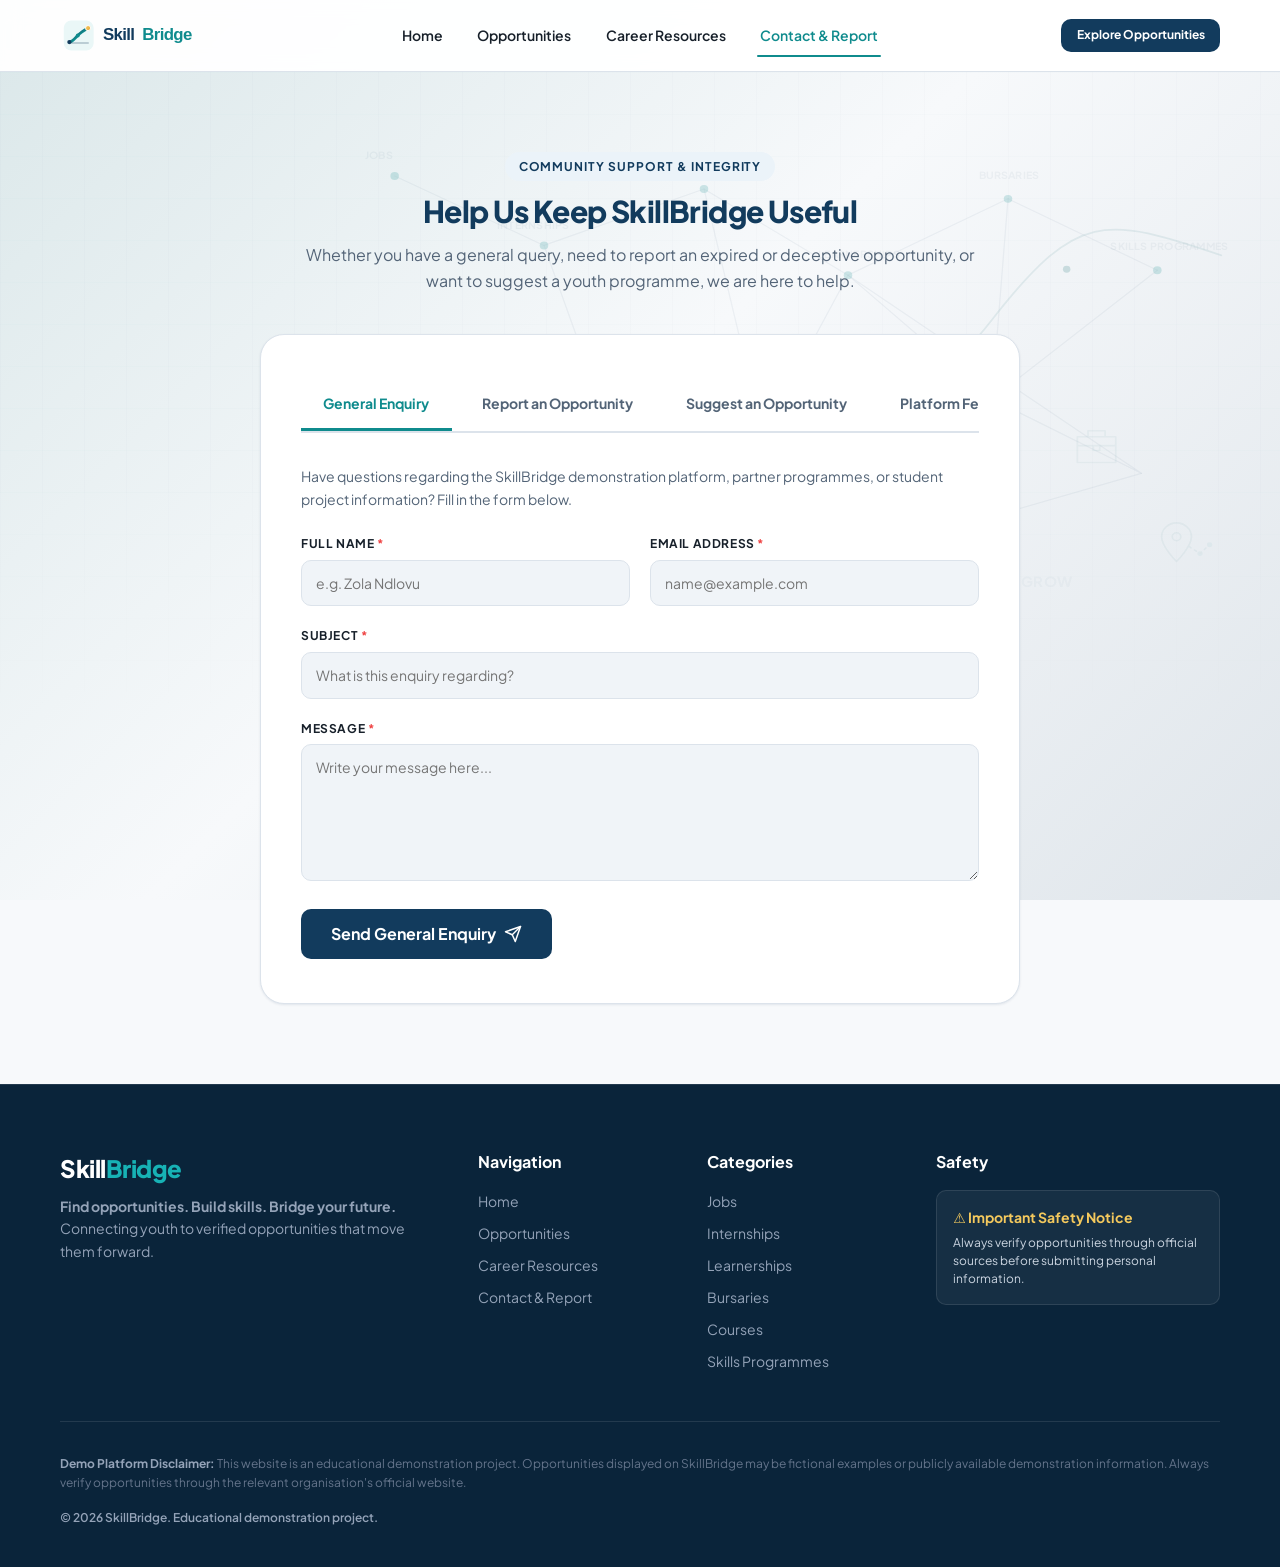
==== commit 79615c8a: "Add subtle background animation" ====
--- a/contact.html
+++ b/contact.html
@@ -65,7 +65,46 @@
   </header>
 
   <!-- Main Content -->
-  <main id="main-content" class="section">
+  <main id="main-content" class="section skillbridge-decorated">
+    <svg class="skillbridge-bg" viewBox="0 0 1200 620" preserveAspectRatio="none" aria-hidden="true" focusable="false">
+      <g class="skillbridge-network-lines">
+        <path d="M370 105 510 175 660 118 795 205 945 128 1085 200"></path>
+        <path d="M510 175 555 310 715 365 795 205 930 330 1085 200"></path>
+        <path d="M660 118 715 365M945 128 930 330M795 205 1070 405 930 330"></path>
+        <path d="M555 310 420 430 715 365 845 475 1070 405"></path>
+      </g>
+      <path class="skillbridge-path" d="M430 475 C535 390 590 310 700 325 S850 360 930 250 1035 145 1145 185"></path>
+      <g class="skillbridge-node skillbridge-node--optional"><circle cx="370" cy="105" r="4"></circle><text x="342" y="88">JOBS</text></g>
+      <g class="skillbridge-node"><circle cx="510" cy="175" r="4"></circle><text x="466" y="158">INTERNSHIPS</text></g>
+      <g class="skillbridge-node"><circle cx="660" cy="118" r="4"></circle><text x="637" y="98">COURSES</text></g>
+      <g class="skillbridge-node skillbridge-node--optional"><circle cx="795" cy="205" r="4"></circle><text x="767" y="188">LEARNERSHIPS</text></g>
+      <g class="skillbridge-node"><circle cx="945" cy="128" r="4"></circle><text x="918" y="108">BURSARIES</text></g>
+      <g class="skillbridge-node skillbridge-node--optional"><circle cx="1085" cy="200" r="4"></circle><text x="1041" y="180">SKILLS PROGRAMMES</text></g>
+      <g class="skillbridge-node"><circle cx="555" cy="310" r="4"></circle><text x="510" y="294">OPPORTUNITY</text></g>
+      <g class="skillbridge-node skillbridge-node--optional"><circle cx="930" cy="330" r="4"></circle><text x="905" y="315">GROW</text></g>
+      <circle class="skillbridge-particle skillbridge-particle--one" cx="568" cy="365" r="4"></circle>
+      <circle class="skillbridge-particle skillbridge-particle--two" cx="1000" cy="199" r="3.5"></circle>
+      <g transform="translate(1010 360)">
+        <g class="skillbridge-float skillbridge-float--optional">
+          <path d="M0 8h36v26H0zM10 8V2h16v6M0 17h36M15 17v5h6v-5"></path>
+        </g>
+      </g>
+      <g transform="translate(735 445)">
+        <g class="skillbridge-float skillbridge-float--optional">
+          <path d="M2 1h24l9 9v29H2zM26 1v10h9M8 19h20M8 26h16M8 33h18"></path>
+        </g>
+      </g>
+      <g transform="translate(1085 455)">
+        <g class="skillbridge-float skillbridge-location">
+          <path d="M18 39s14-15 14-25a14 14 0 1 0-28 0c0 10 14 25 14 25Z"></path>
+          <circle cx="18" cy="14" r="4"></circle>
+          <circle class="skillbridge-map-node" cx="40" cy="31" r="2.5"></circle>
+          <path class="skillbridge-map-route" d="M30 24 40 31 49 22"></path>
+          <circle class="skillbridge-map-node" cx="49" cy="22" r="2.5"></circle>
+        </g>
+      </g>
+      <text class="skillbridge-word-fragment" x="760" y="520">DISCOVER · LEARN · APPLY · GROW</text>
+    </svg>
     <div class="container">
       <!-- Section Header -->
       <div class="section-header">
--- a/css/style.css
+++ b/css/style.css
@@ -143,7 +143,7 @@
   display: flex;
   flex-direction: column;
   overflow-x: hidden;
-  background-color: var(--background);
+  background: linear-gradient(135deg, rgba(10, 102, 104, 0.12) 0%, var(--background) 48%, rgba(18, 59, 93, 0.1) 100%) fixed;
   color: var(--text);
   transition: background-color var(--transition-normal), color var(--transition-normal);
 }
@@ -301,7 +301,7 @@
 }
 
 .homepage-shell {
-  background: var(--background);
+  background: transparent;
 }
 
 .hero-showcase {
@@ -722,7 +722,7 @@
 }
 
 .deadline-section {
-  background: var(--background);
+  background: transparent;
 }
 
 .deadlines-layout {
@@ -2303,6 +2303,190 @@
 /* --------------------------------------------------------------------------
    13. Search & Filter Bar (Opportunities Page)
    -------------------------------------------------------------------------- */
+.skillbridge-decorated {
+  position: relative;
+  isolation: isolate;
+}
+
+.skillbridge-decorated::before {
+  content: '';
+  position: absolute;
+  inset: 0 0 auto;
+  height: min(46rem, 100%);
+  background-image:
+    linear-gradient(rgba(15, 139, 141, 0.045) 1px, transparent 1px),
+    linear-gradient(90deg, rgba(18, 59, 93, 0.04) 1px, transparent 1px);
+  background-size: 42px 42px;
+  opacity: 0.3;
+  mask-image: linear-gradient(to bottom, #000 0%, #000 55%, transparent 100%);
+  pointer-events: none;
+  z-index: 0;
+  animation: skillbridge-grid-breathe 24s ease-in-out infinite alternate;
+}
+
+.skillbridge-decorated > .container {
+  position: relative;
+  z-index: 1;
+}
+
+.skillbridge-bg {
+  position: absolute;
+  inset: 0 auto auto 50%;
+  z-index: 0;
+  width: min(100%, 1280px);
+  max-width: none;
+  height: clamp(34rem, 48vw, 42rem);
+  opacity: 0.4;
+  overflow: hidden;
+  transform: translateX(-50%);
+  pointer-events: none;
+}
+
+.skillbridge-network-lines,
+.skillbridge-path {
+  fill: none;
+  stroke: var(--primary);
+  stroke-linecap: round;
+  stroke-linejoin: round;
+  vector-effect: non-scaling-stroke;
+}
+
+.skillbridge-network-lines {
+  stroke-width: 1.2;
+  stroke-opacity: 0.13;
+}
+
+.skillbridge-path {
+  stroke: var(--secondary-dark);
+  stroke-width: 1.8;
+  stroke-opacity: 0.22;
+}
+
+.skillbridge-node circle {
+  fill: var(--secondary);
+  opacity: 0.46;
+  transform-box: fill-box;
+  transform-origin: center;
+  animation: skillbridge-node-breathe 12s ease-in-out infinite;
+}
+
+.skillbridge-node:nth-of-type(even) circle {
+  animation-delay: -6s;
+}
+
+.skillbridge-node text,
+.skillbridge-word-fragment {
+  fill: var(--primary);
+  font-family: var(--font-sans);
+  font-size: 10px;
+  font-weight: 700;
+  opacity: 0.12;
+}
+
+.skillbridge-word-fragment {
+  font-size: 14px;
+  opacity: 0.075;
+}
+
+.skillbridge-particle {
+  fill: var(--secondary-dark);
+  opacity: 0.44;
+  transform-box: fill-box;
+  transform-origin: center;
+  animation: skillbridge-particle-glide 34s ease-in-out infinite;
+}
+
+.skillbridge-particle--two {
+  animation-delay: -17s;
+  animation-duration: 40s;
+}
+
+.skillbridge-float {
+  fill: none;
+  stroke: var(--secondary-dark);
+  stroke-linecap: round;
+  stroke-linejoin: round;
+  stroke-width: 1.6;
+  opacity: 0.12;
+  transform-box: fill-box;
+  transform-origin: center;
+  animation: skillbridge-float 28s ease-in-out infinite alternate;
+}
+
+.skillbridge-location {
+  animation-delay: -12s;
+}
+
+.skillbridge-map-route {
+  stroke-dasharray: 2 4;
+}
+
+.skillbridge-map-node {
+  fill: var(--secondary);
+  stroke: none;
+}
+
+@keyframes skillbridge-grid-breathe {
+  from { opacity: 0.22; }
+  to { opacity: 0.32; }
+}
+
+@keyframes skillbridge-node-breathe {
+  0%, 100% { opacity: 0.34; transform: scale(0.92); }
+  50% { opacity: 0.6; transform: scale(1.08); }
+}
+
+@keyframes skillbridge-particle-glide {
+  0%, 100% { opacity: 0.3; transform: translate(0, 0); }
+  50% { opacity: 0.58; transform: translate(12px, -8px); }
+}
+
+@keyframes skillbridge-float {
+  from { transform: translate(0, 0) rotate(-1deg); }
+  to { transform: translate(3px, -6px) rotate(1deg); }
+}
+
+@media (max-width: 900px) {
+  .skillbridge-node--optional,
+  .skillbridge-float--optional,
+  .skillbridge-word-fragment {
+    display: none;
+  }
+}
+
+@media (max-width: 640px) {
+  .skillbridge-bg {
+    height: 29rem;
+    opacity: 0.3;
+  }
+
+  .skillbridge-decorated::before {
+    height: 31rem;
+    background-size: 34px 34px;
+  }
+
+  .skillbridge-particle--two {
+    display: none;
+  }
+
+  .skillbridge-path {
+    stroke-opacity: 0.16;
+  }
+}
+
+@media (prefers-reduced-motion: reduce) {
+  .skillbridge-decorated::before,
+  .skillbridge-node circle,
+  .skillbridge-particle,
+  .skillbridge-float {
+    animation: none;
+  }
+
+  .skillbridge-particle {
+    display: none;
+  }
+}
+
 .filter-panel {
   background-color: var(--surface);
   border: 1px solid var(--border);
